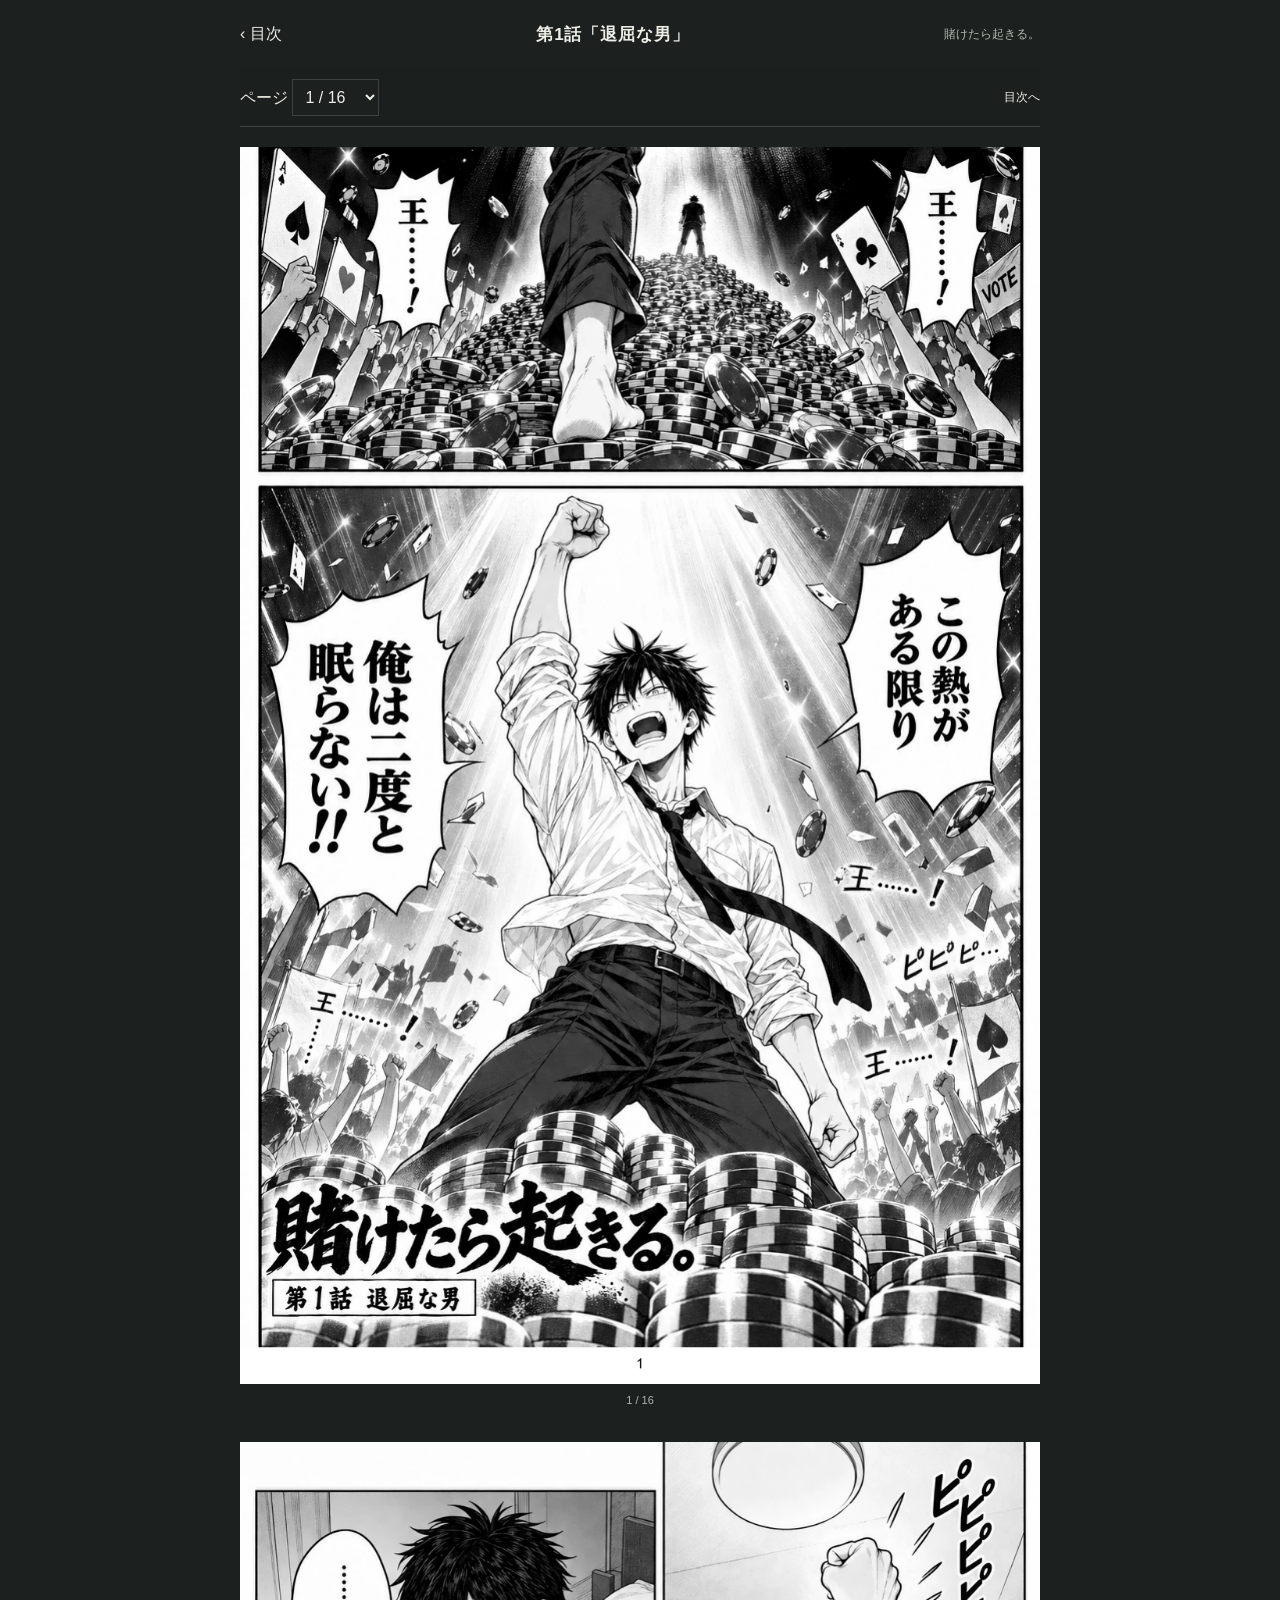
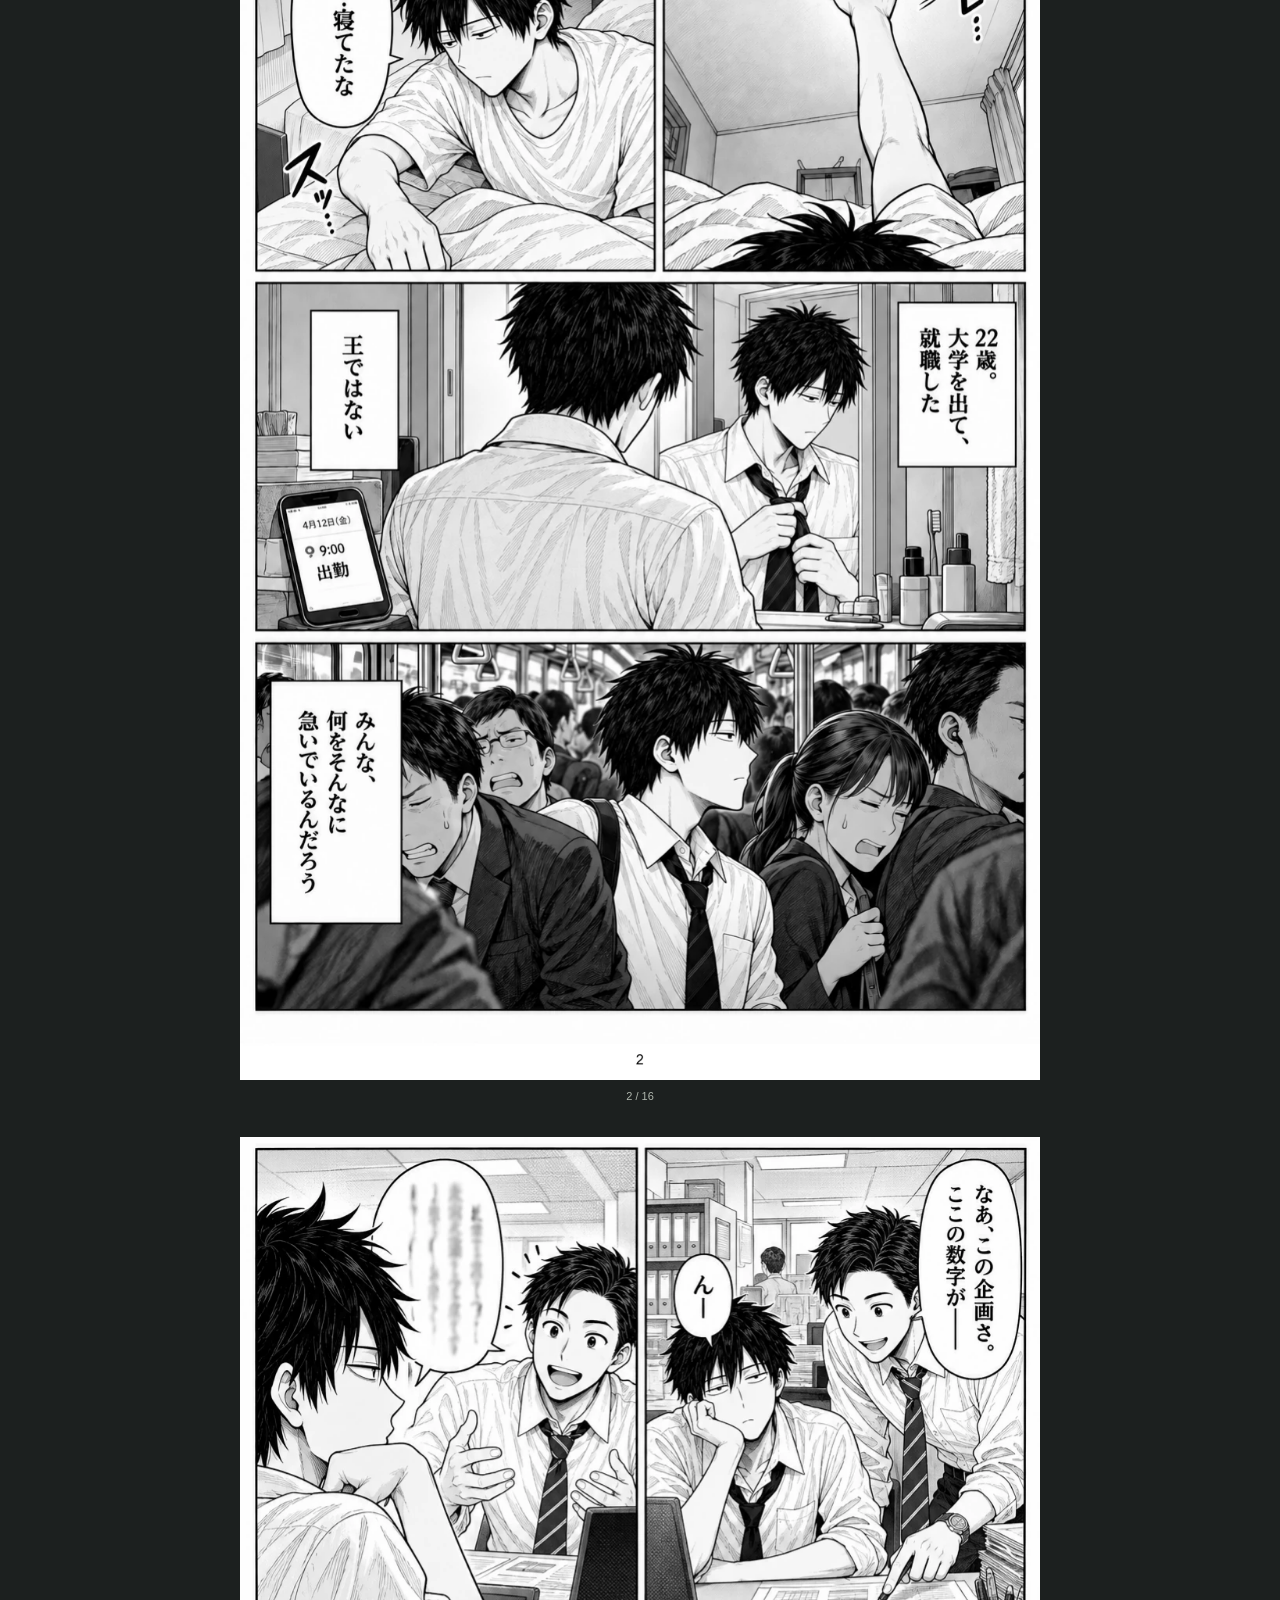
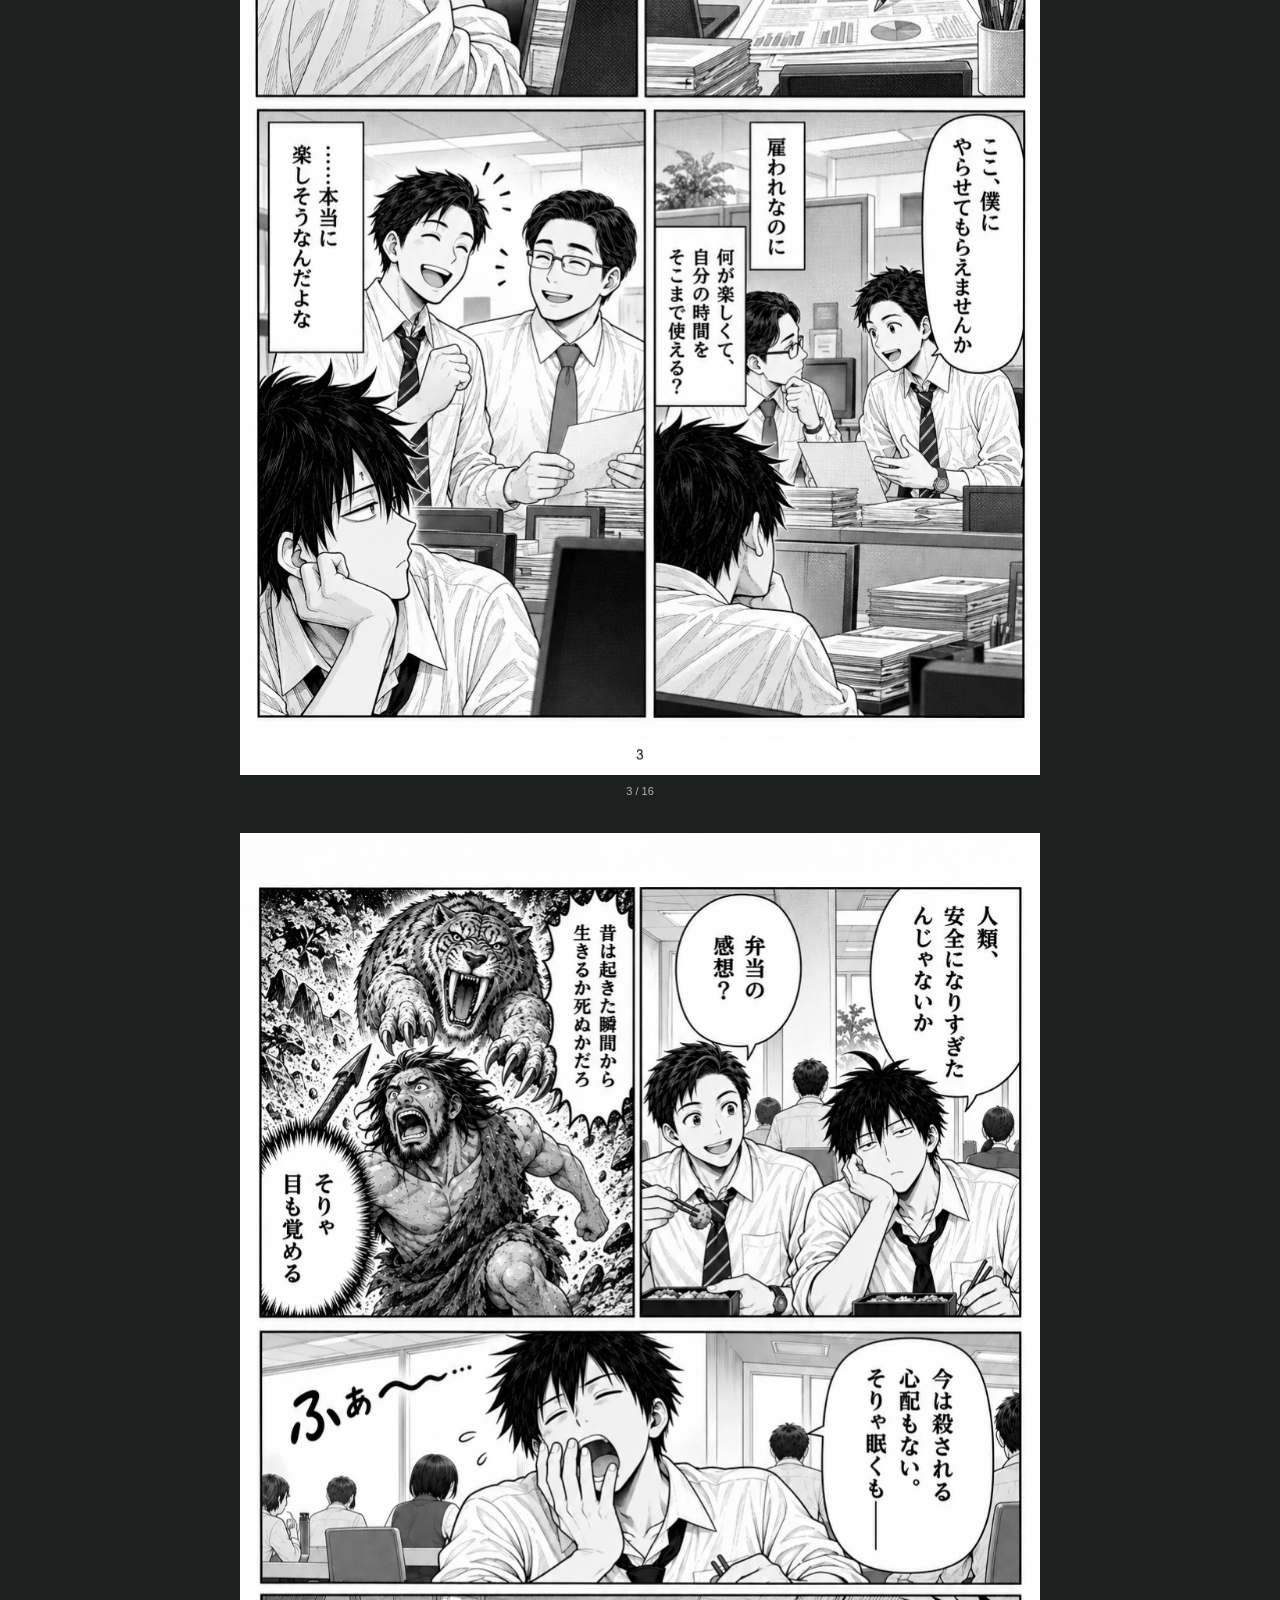
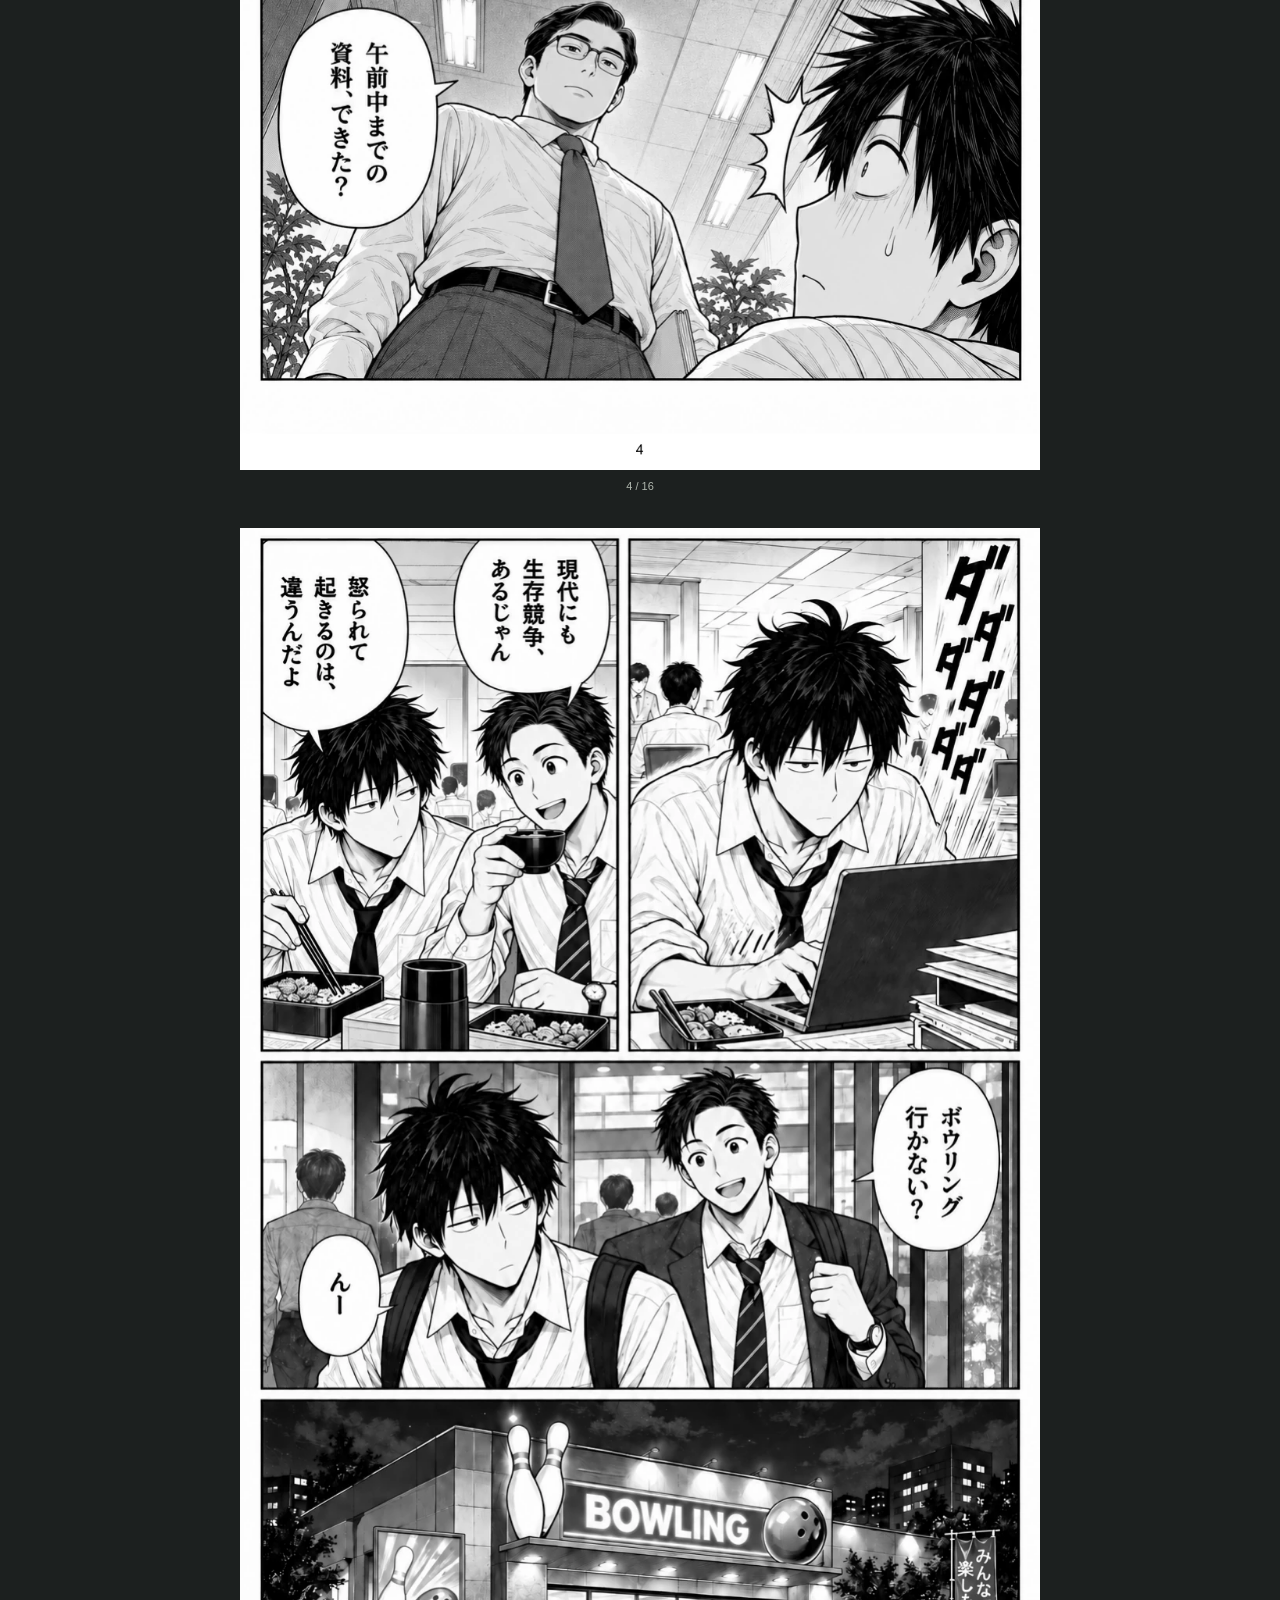
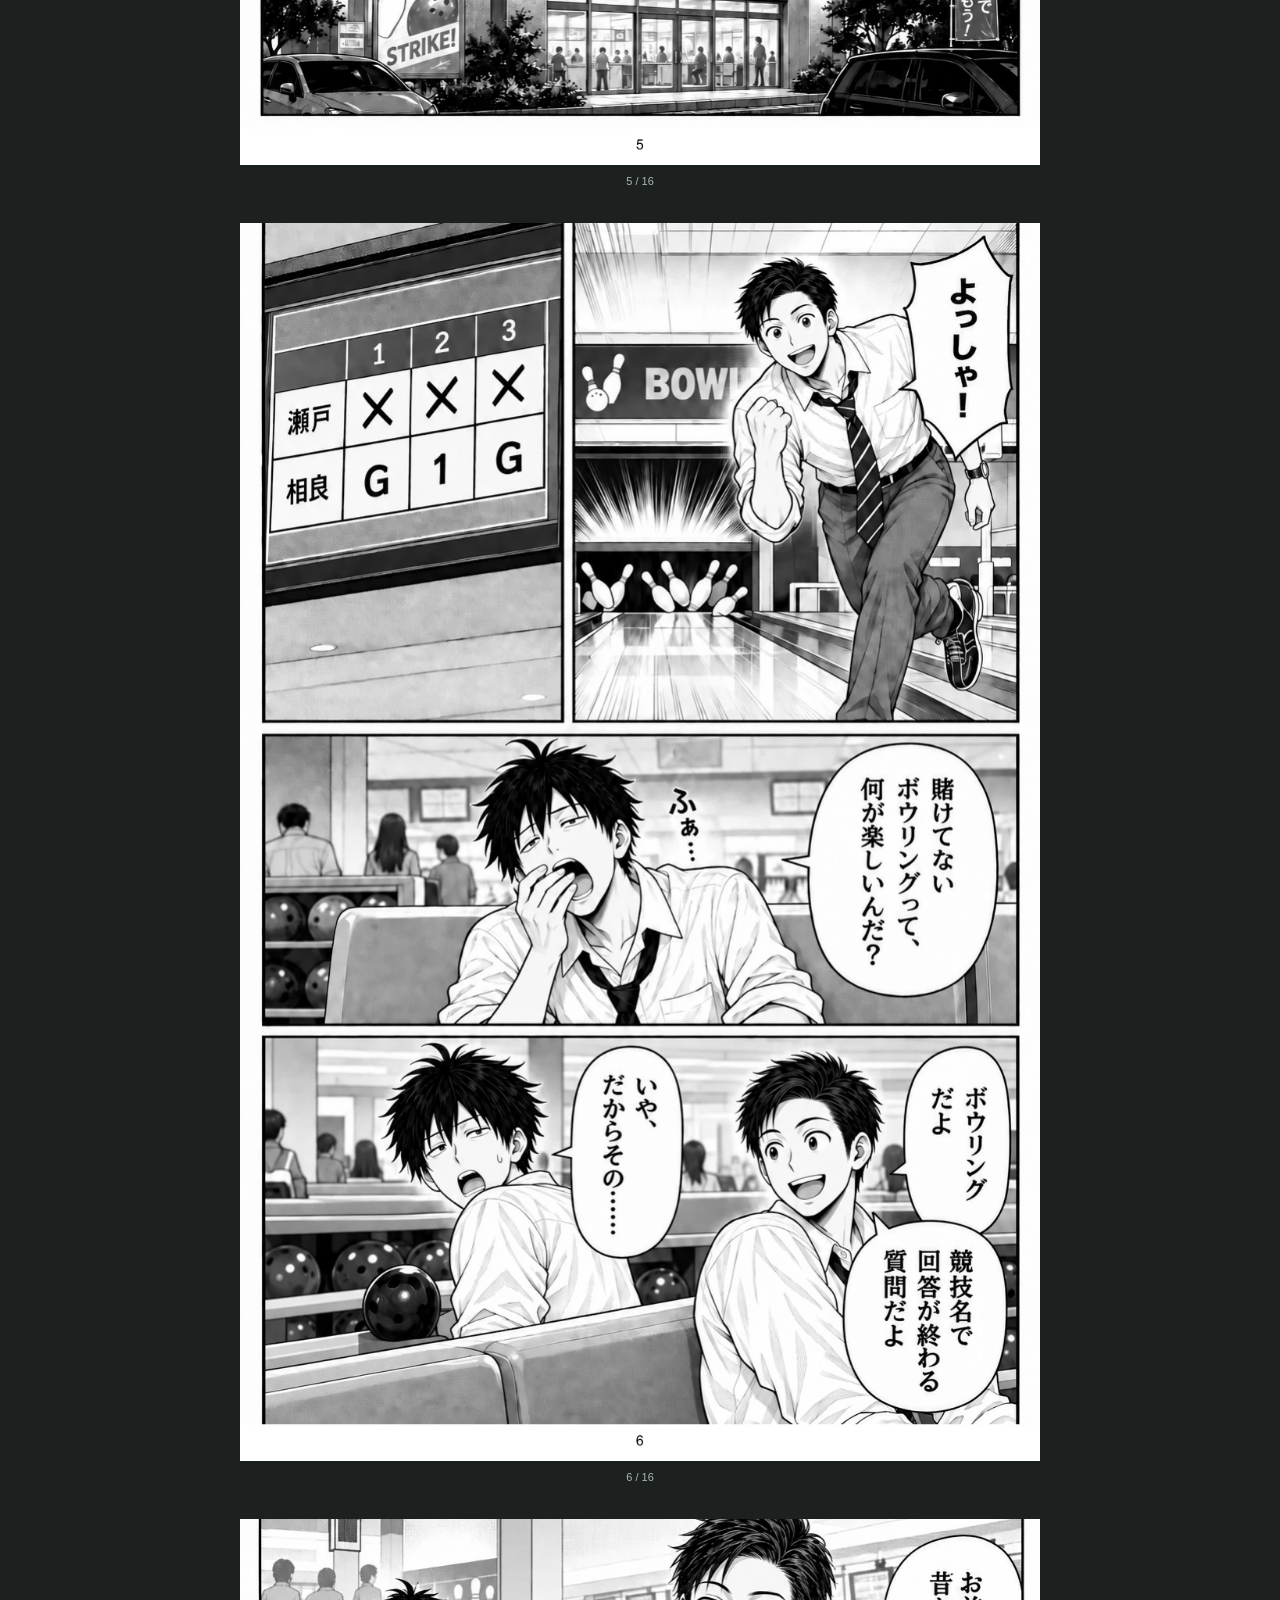
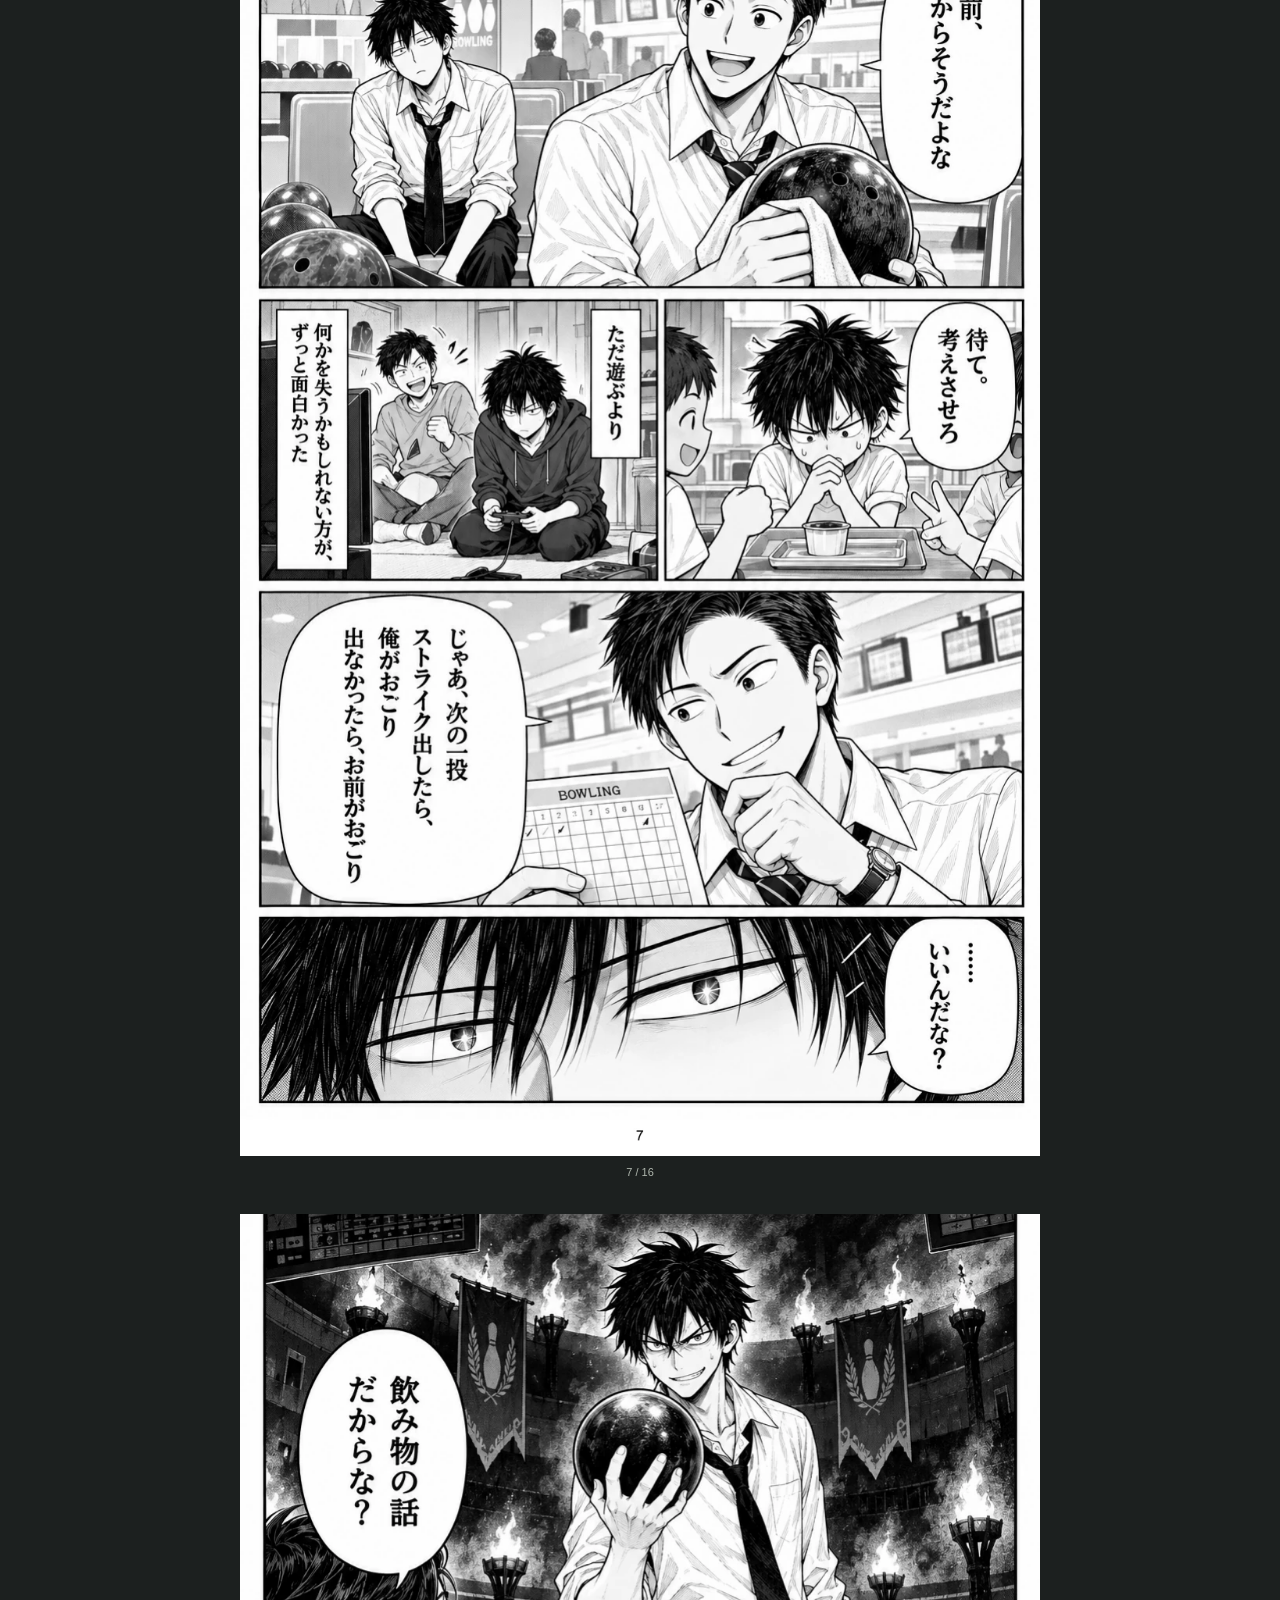
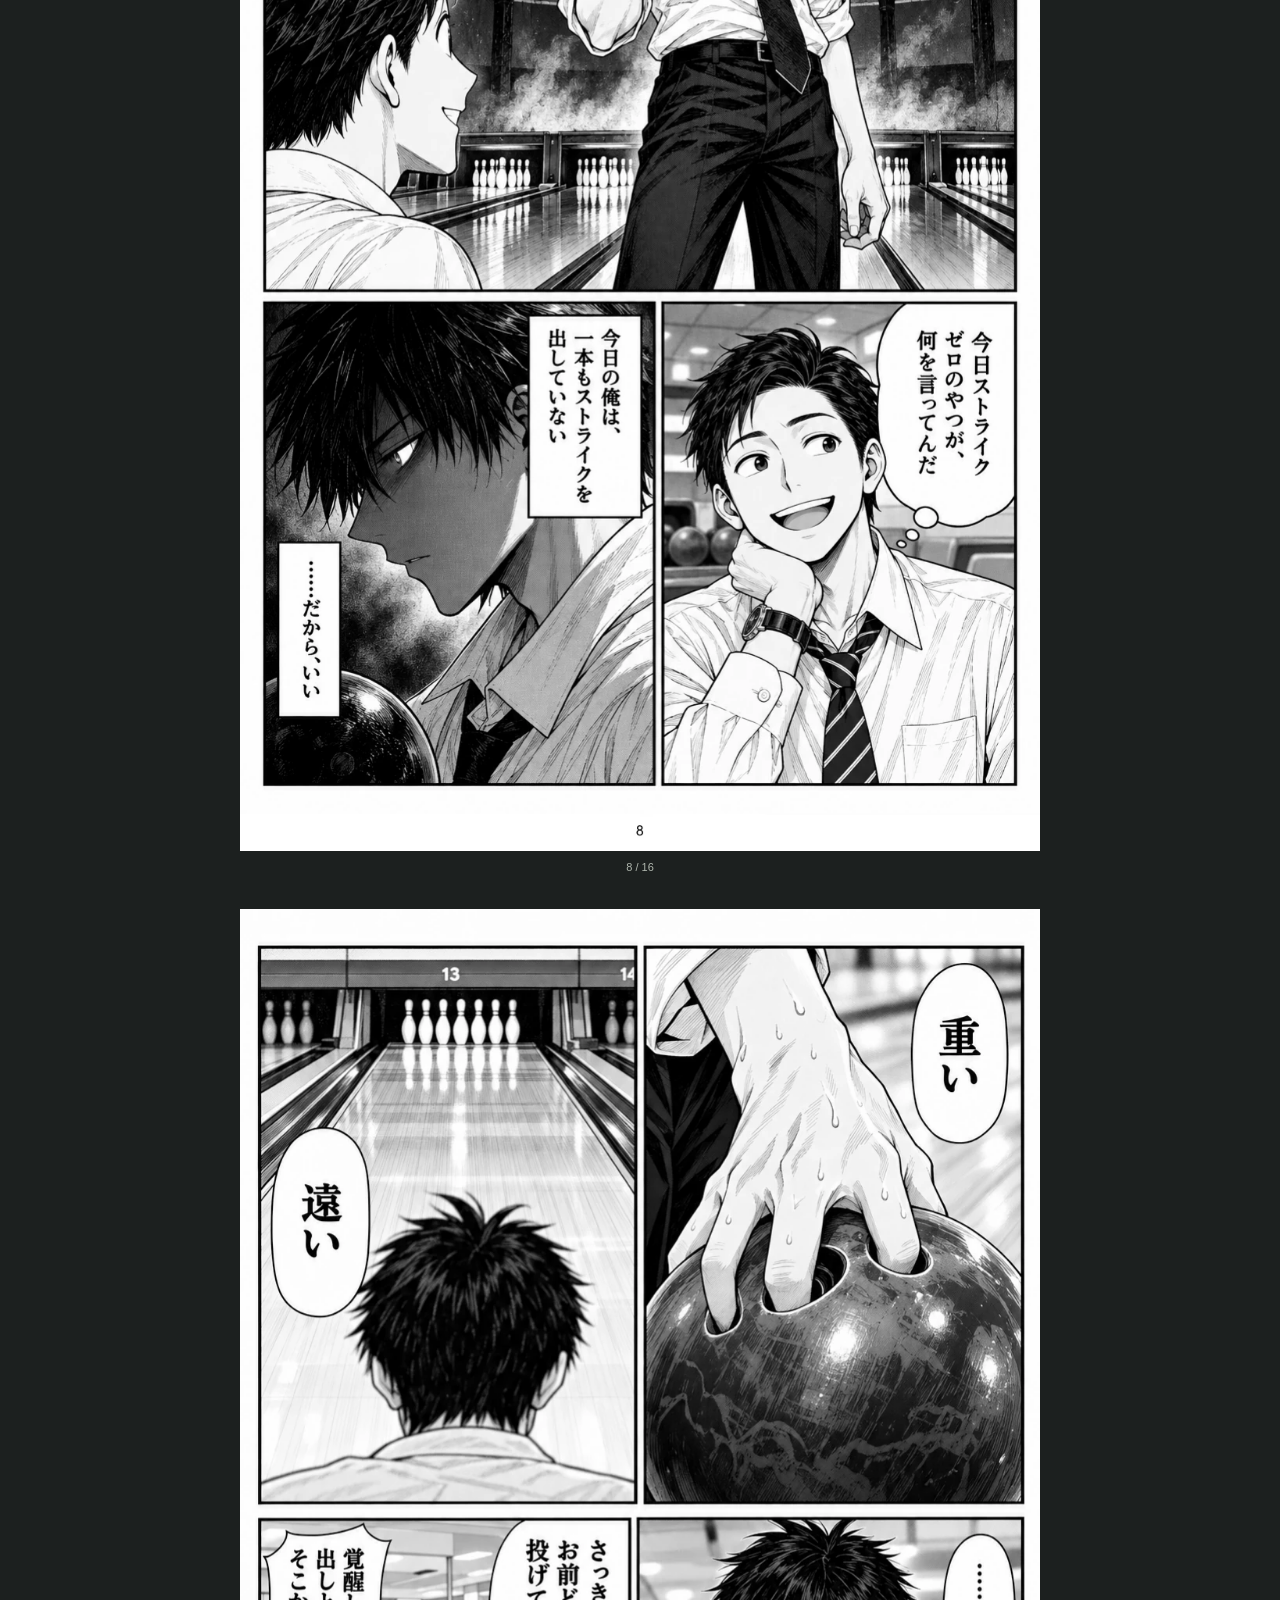
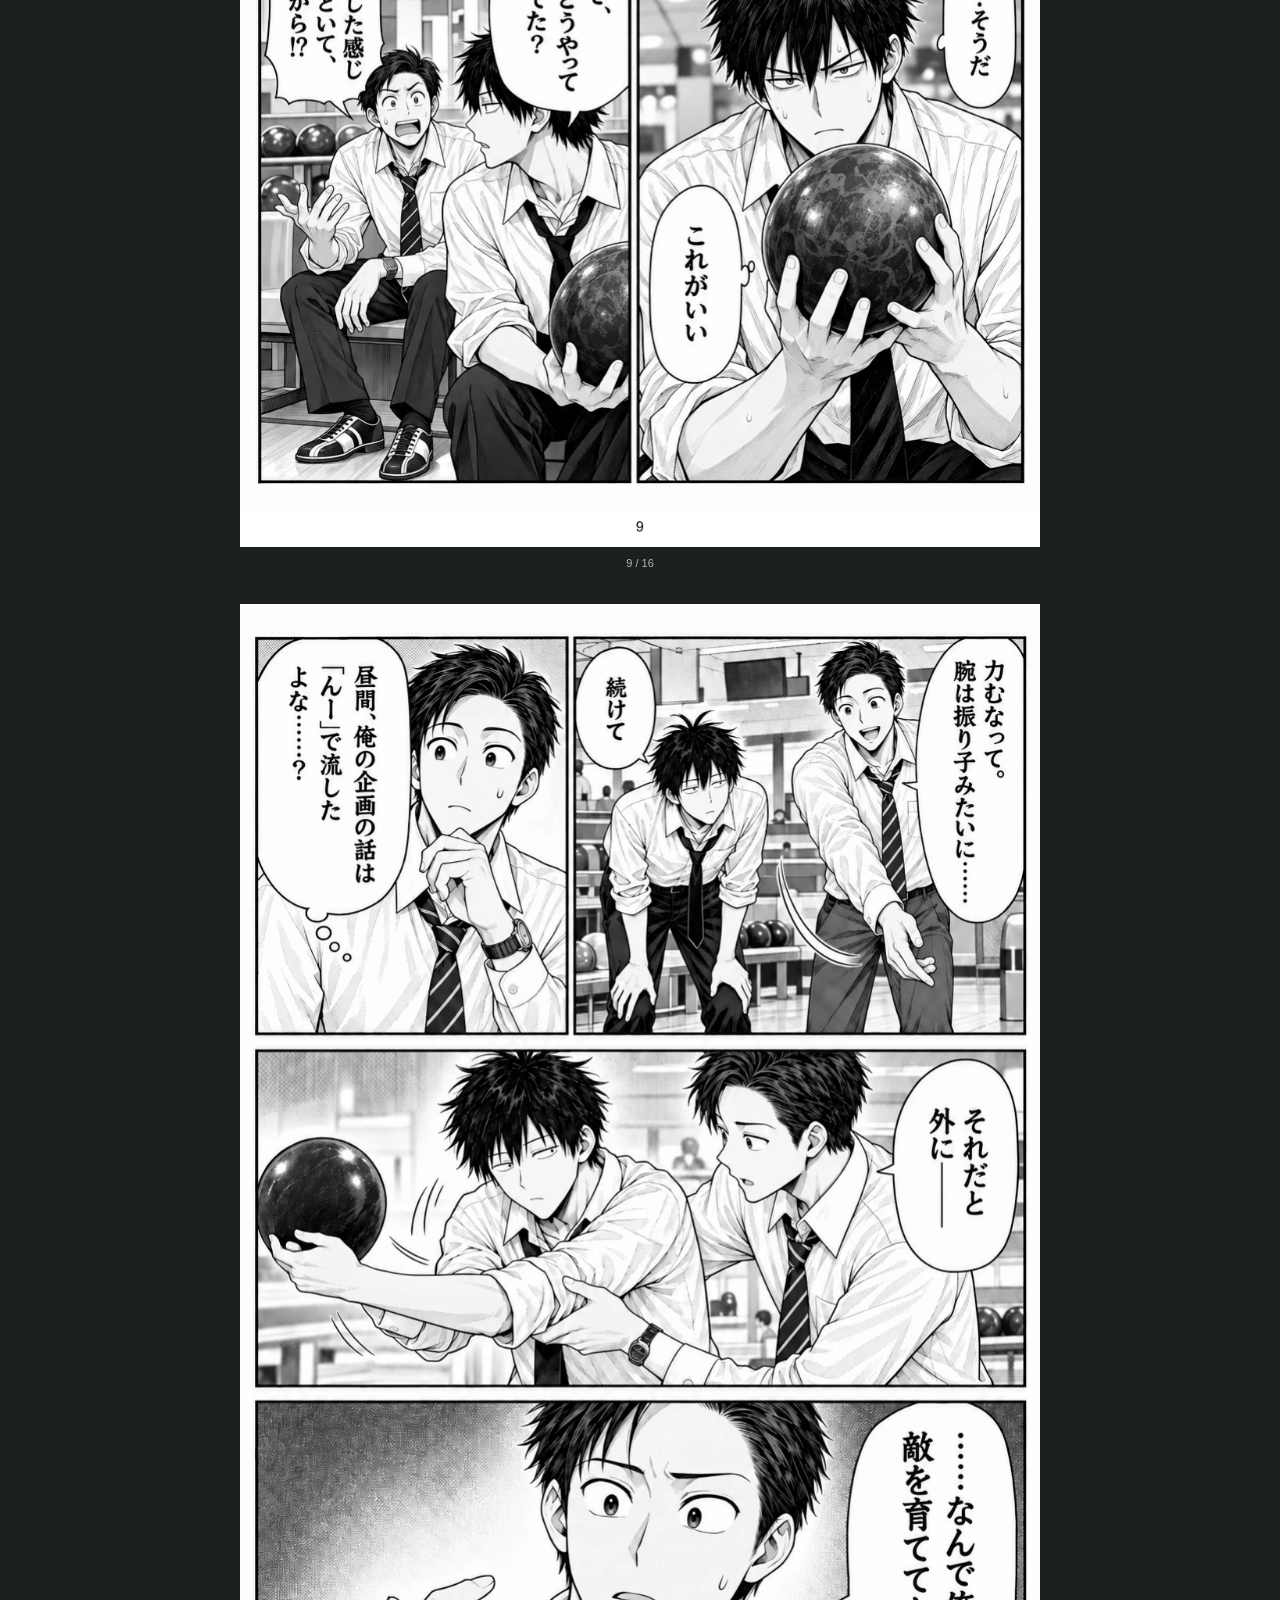
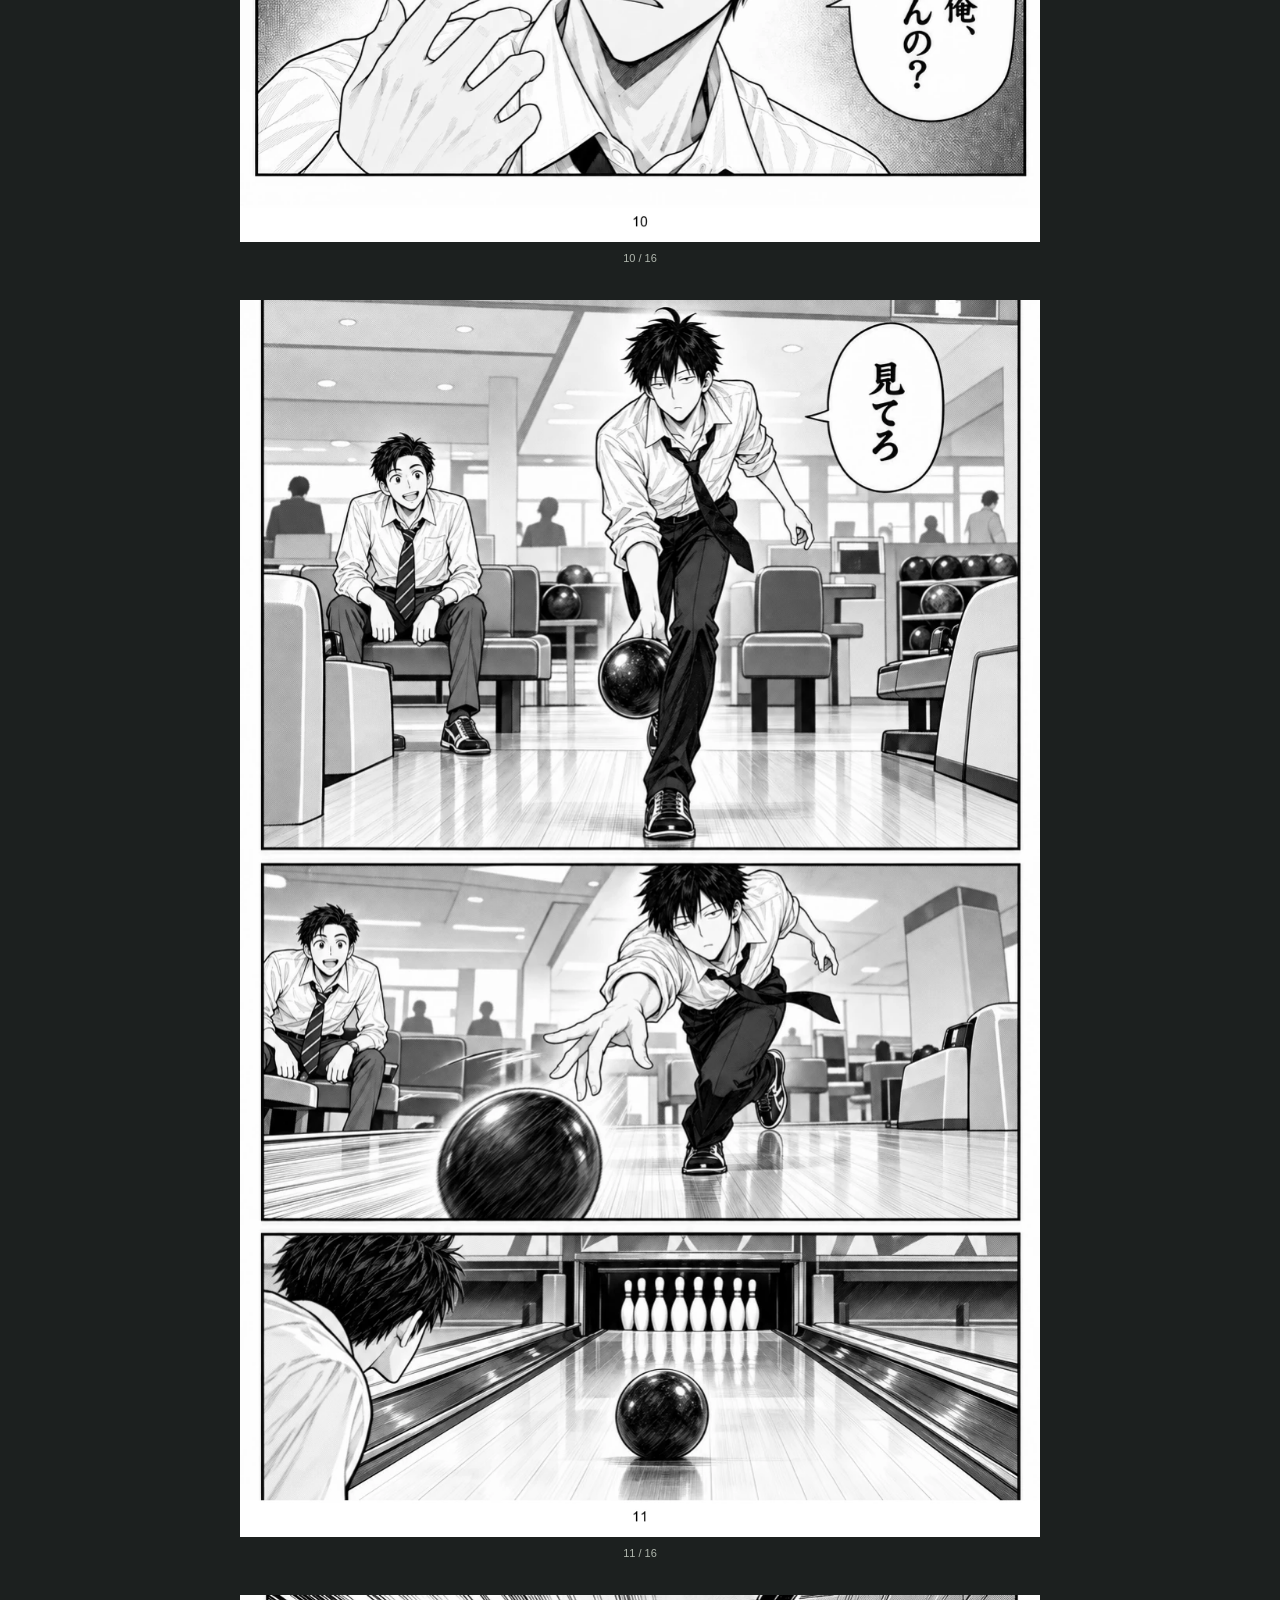
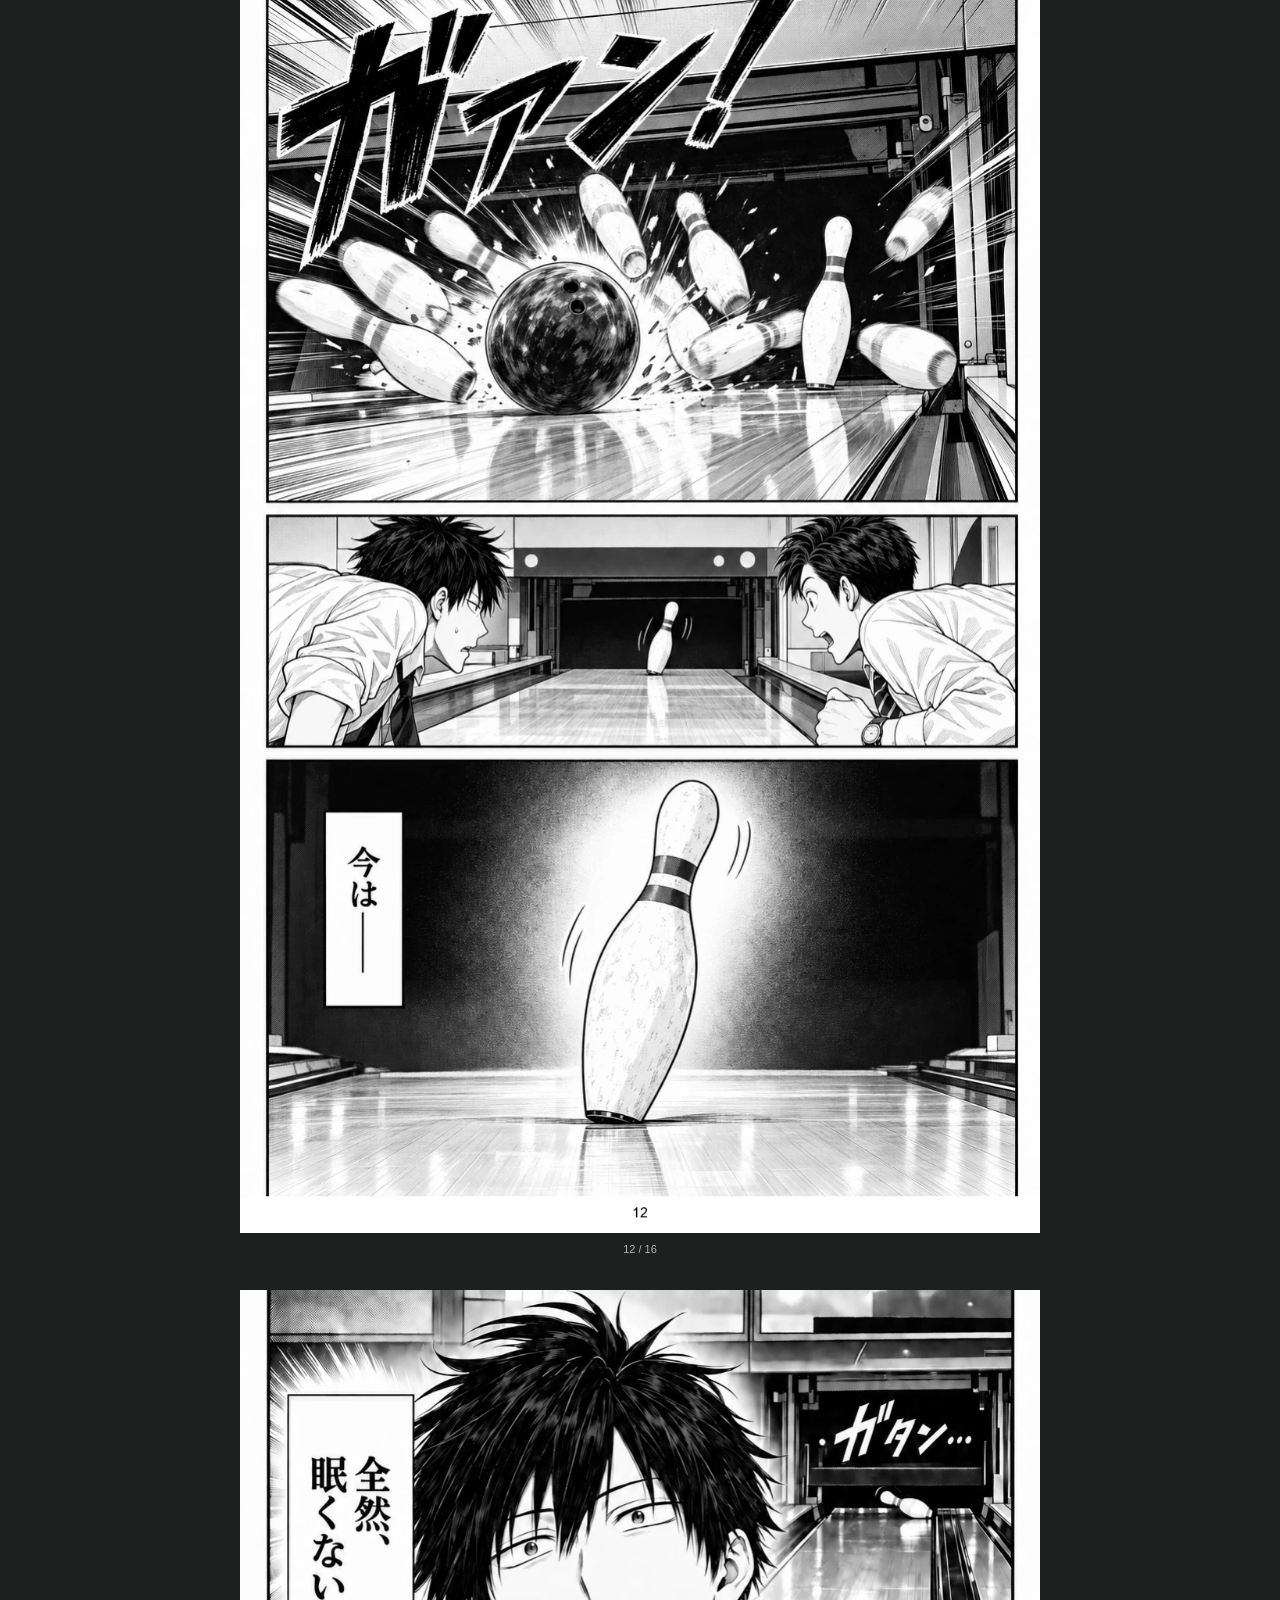
==== episodes/01/index.html @ 9685b633 "Match manga index and vertical reader UI to Taikutsu no Odds" ====
<!doctype html>
<html lang="ja"><head><meta charset="utf-8"><meta name="viewport" content="width=device-width,initial-scale=1"><meta name="theme-color" content="#1c201f"><title>第1話「退屈な男」｜賭けたら起きる。</title><link rel="stylesheet" href="../../styles.css?v=ba436b7c9296"></head>
<body class="reader"><a class="skip" href="#p1">本文へ</a><header class="reader-head wrap"><a href="../../index.html">‹ 目次</a><h1>第1話「退屈な男」</h1><span class="muted">賭けたら起きる。</span></header>
<nav class="wrap readerbar" aria-label="話とページ"><label>ページ <select id="jump" aria-label="表示ページ"><option value="1">1 / 16</option><option value="2">2 / 16</option><option value="3">3 / 16</option><option value="4">4 / 16</option><option value="5">5 / 16</option><option value="6">6 / 16</option><option value="7">7 / 16</option><option value="8">8 / 16</option><option value="9">9 / 16</option><option value="10">10 / 16</option><option value="11">11 / 16</option><option value="12">12 / 16</option><option value="13">13 / 16</option><option value="14">14 / 16</option><option value="15">15 / 16</option><option value="16">16 / 16</option></select></label><div class="links"><a href="../../index.html">目次へ</a></div></nav>
<main class="pages"><figure id="p1"><img src="../../images/page-001.webp?v=d7819436bf69" width="1024" height="1584" alt="賭けたら起きる。 第1話 1ページ" fetchpriority="high" decoding="async"><figcaption>1 / 16</figcaption></figure>
<figure id="p2"><img src="../../images/page-002.webp?v=290551d43671" width="1024" height="1584" alt="賭けたら起きる。 第1話 2ページ" loading="lazy" decoding="async"><figcaption>2 / 16</figcaption></figure>
<figure id="p3"><img src="../../images/page-003.webp?v=e99a34332dd9" width="1024" height="1584" alt="賭けたら起きる。 第1話 3ページ" loading="lazy" decoding="async"><figcaption>3 / 16</figcaption></figure>
<figure id="p4"><img src="../../images/page-004.webp?v=7e950f9d0ce2" width="1024" height="1584" alt="賭けたら起きる。 第1話 4ページ" loading="lazy" decoding="async"><figcaption>4 / 16</figcaption></figure>
<figure id="p5"><img src="../../images/page-005.webp?v=65666c9d979c" width="1024" height="1584" alt="賭けたら起きる。 第1話 5ページ" loading="lazy" decoding="async"><figcaption>5 / 16</figcaption></figure>
<figure id="p6"><img src="../../images/page-006.webp?v=92e03568dca6" width="1024" height="1584" alt="賭けたら起きる。 第1話 6ページ" loading="lazy" decoding="async"><figcaption>6 / 16</figcaption></figure>
<figure id="p7"><img src="../../images/page-007.webp?v=d19239076fa8" width="1024" height="1584" alt="賭けたら起きる。 第1話 7ページ" loading="lazy" decoding="async"><figcaption>7 / 16</figcaption></figure>
<figure id="p8"><img src="../../images/page-008.webp?v=87aff2c68ca7" width="1024" height="1584" alt="賭けたら起きる。 第1話 8ページ" loading="lazy" decoding="async"><figcaption>8 / 16</figcaption></figure>
<figure id="p9"><img src="../../images/page-009.webp?v=512113c44058" width="1024" height="1584" alt="賭けたら起きる。 第1話 9ページ" loading="lazy" decoding="async"><figcaption>9 / 16</figcaption></figure>
<figure id="p10"><img src="../../images/page-010.webp?v=9baa6986352d" width="1024" height="1584" alt="賭けたら起きる。 第1話 10ページ" loading="lazy" decoding="async"><figcaption>10 / 16</figcaption></figure>
<figure id="p11"><img src="../../images/page-011.webp?v=b16c687676e4" width="1024" height="1584" alt="賭けたら起きる。 第1話 11ページ" loading="lazy" decoding="async"><figcaption>11 / 16</figcaption></figure>
<figure id="p12"><img src="../../images/page-012.webp?v=86419271b778" width="1024" height="1584" alt="賭けたら起きる。 第1話 12ページ" loading="lazy" decoding="async"><figcaption>12 / 16</figcaption></figure>
<figure id="p13"><img src="../../images/page-013.webp?v=1bd189e128fb" width="1024" height="1584" alt="賭けたら起きる。 第1話 13ページ" loading="lazy" decoding="async"><figcaption>13 / 16</figcaption></figure>
<figure id="p14"><img src="../../images/page-014.webp?v=f76d85c94752" width="1024" height="1584" alt="賭けたら起きる。 第1話 14ページ" loading="lazy" decoding="async"><figcaption>14 / 16</figcaption></figure>
<figure id="p15"><img src="../../images/page-015.webp?v=2f97288bcf69" width="1024" height="1584" alt="賭けたら起きる。 第1話 15ページ" loading="lazy" decoding="async"><figcaption>15 / 16</figcaption></figure>
<figure id="p16"><img src="../../images/page-016.webp?v=84b68796f00e" width="1024" height="1584" alt="賭けたら起きる。 第1話 16ページ、1話完" loading="lazy" decoding="async"><figcaption>16 / 16</figcaption></figure></main>
<section class="reader-end"><p>第1話 了</p><a class="btn" href="../../index.html">目次へ戻る</a><a class="btn" href="#p1">この話の最初へ</a></section>
<footer class="wrap">創作漫画です。人物・出来事は架空です。AIを用いて制作しています。</footer><script src="../../reader.js?v=09e105eb55db"></script></body></html>
---- styles.css ----
:root{color-scheme:dark;--bg:#1c201f;--ink:#eeeee7;--muted:#b0b7ae;--line:#3c453d;--accent:#cbdc9b}
*{box-sizing:border-box}body{margin:0;background:var(--bg);color:var(--ink);font-family:"Noto Sans JP","Hiragino Kaku Gothic ProN","Yu Gothic",Meiryo,sans-serif;line-height:1.8}a{color:inherit;text-decoration:none}button,select{font:inherit}a:focus-visible,button:focus-visible,select:focus-visible{outline:2px solid var(--accent);outline-offset:4px}a:hover{color:var(--accent)}.wrap{width:min(800px,calc(100% - 40px));margin:auto}
.head{display:flex;justify-content:space-between;align-items:center;padding:28px 0;border-bottom:1px solid var(--line);gap:16px}.brand{font:700 18px Arial,sans-serif;letter-spacing:.035em}.muted,small{color:var(--muted)}small{font-size:12px}.head a:last-child{font-size:12px}h1{font-size:34px;letter-spacing:.05em;line-height:1.4;margin:12px 0}h2{font-size:18px;line-height:1.4}p{font-size:14px}main{padding:32px 0 48px}
.intro{margin-bottom:36px}.intro p{color:var(--muted);margin:12px 0 20px}.actions{display:flex;gap:12px;flex-wrap:wrap}.btn,button{border:1px solid var(--line);background:transparent;color:var(--ink);padding:10px 18px;border-radius:3px;cursor:pointer;font-size:13px;display:inline-block}.btn.primary{background:var(--accent);border-color:var(--accent);color:var(--bg)}button:hover,.btn:hover{border-color:var(--accent)}.heading{border-left:4px solid var(--accent);padding-left:13px;margin:28px 0 10px}
.row{display:grid;grid-template-columns:112px 1fr 18px;gap:22px;align-items:center;padding:17px 0;border-bottom:1px solid var(--line)}.row:hover{background:#252c27}.thumb{width:112px;height:76px;object-fit:cover;object-position:top;border-radius:3px;filter:brightness(.9)}.row h3{font-size:16px;margin:0}.row small{color:var(--accent)}.row p{font-size:12px;color:var(--muted);margin:4px 0 0}.arrow{color:var(--muted)}footer{border-top:1px solid var(--line);padding:24px 0 32px;font-size:11px;color:var(--muted)}
.reader-head{display:flex;align-items:center;justify-content:space-between;gap:16px;padding:20px 0}.reader-head h1{font-size:17px;margin:0}.reader-head>span{font-size:12px}.readerbar{position:sticky;top:0;background:#1c201ff5;border-bottom:1px solid var(--line);z-index:5;display:flex;align-items:center;justify-content:space-between;padding:10px 0;gap:10px}.readerbar a,.readerbar span{font-size:12px}.readerbar select{background:var(--bg);color:var(--ink);border:1px solid var(--line);padding:8px}.readerbar .links{display:flex;gap:18px}.pages{max-width:800px;margin:auto;padding:20px 0}.pages figure{margin:0 0 24px;scroll-margin-top:80px}.pages img{display:block;width:100%;height:auto}.pages figcaption{text-align:center;color:var(--muted);font-size:11px;padding:7px}.reader-end{text-align:center;padding:14px 0 40px}.reader-end .btn{margin:6px}.skip{position:absolute;left:12px;top:-80px}.skip:focus{top:8px;z-index:20;background:var(--bg);padding:10px}[hidden]{display:none!important}
@media(max-width:700px){.row{grid-template-columns:84px 1fr 14px;gap:14px}.thumb{width:84px;height:64px}.row h3{font-size:15px}.row p{display:none}h1{font-size:28px}.head{padding:24px 0}.reader .pages{padding-top:10px}.reader-head h1{font-size:15px}.readerbar{flex-wrap:wrap}}
@media(max-width:380px){.reader-head{gap:8px;flex-wrap:wrap}.reader-head>span{flex-basis:100%;text-align:right}}
@media print{.reader-head,.readerbar,.reader-end,footer,.skip,figcaption{display:none}.reader{background:#fff}.pages{max-width:none;padding:0}.pages figure{margin:0;break-after:page}.pages figure:last-child{break-after:auto}.pages img{height:100vh;width:100%;object-fit:contain}}
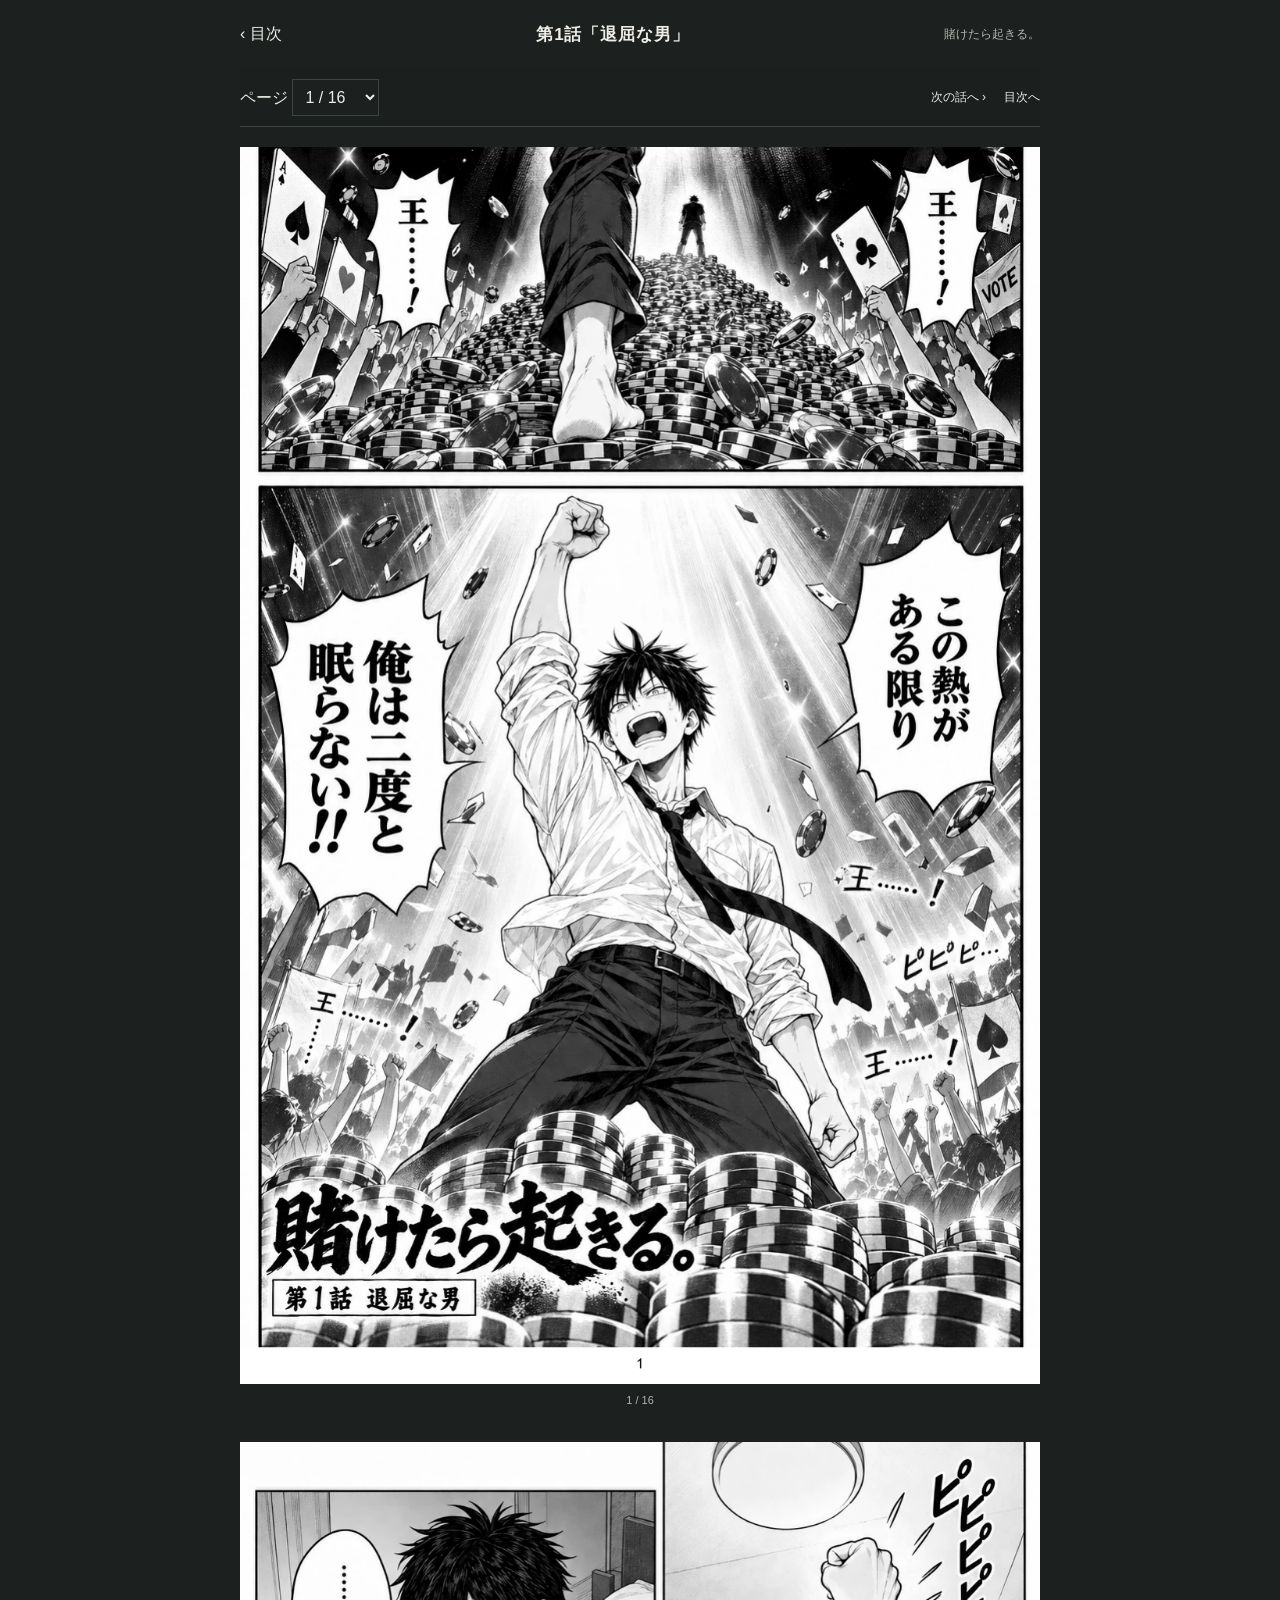
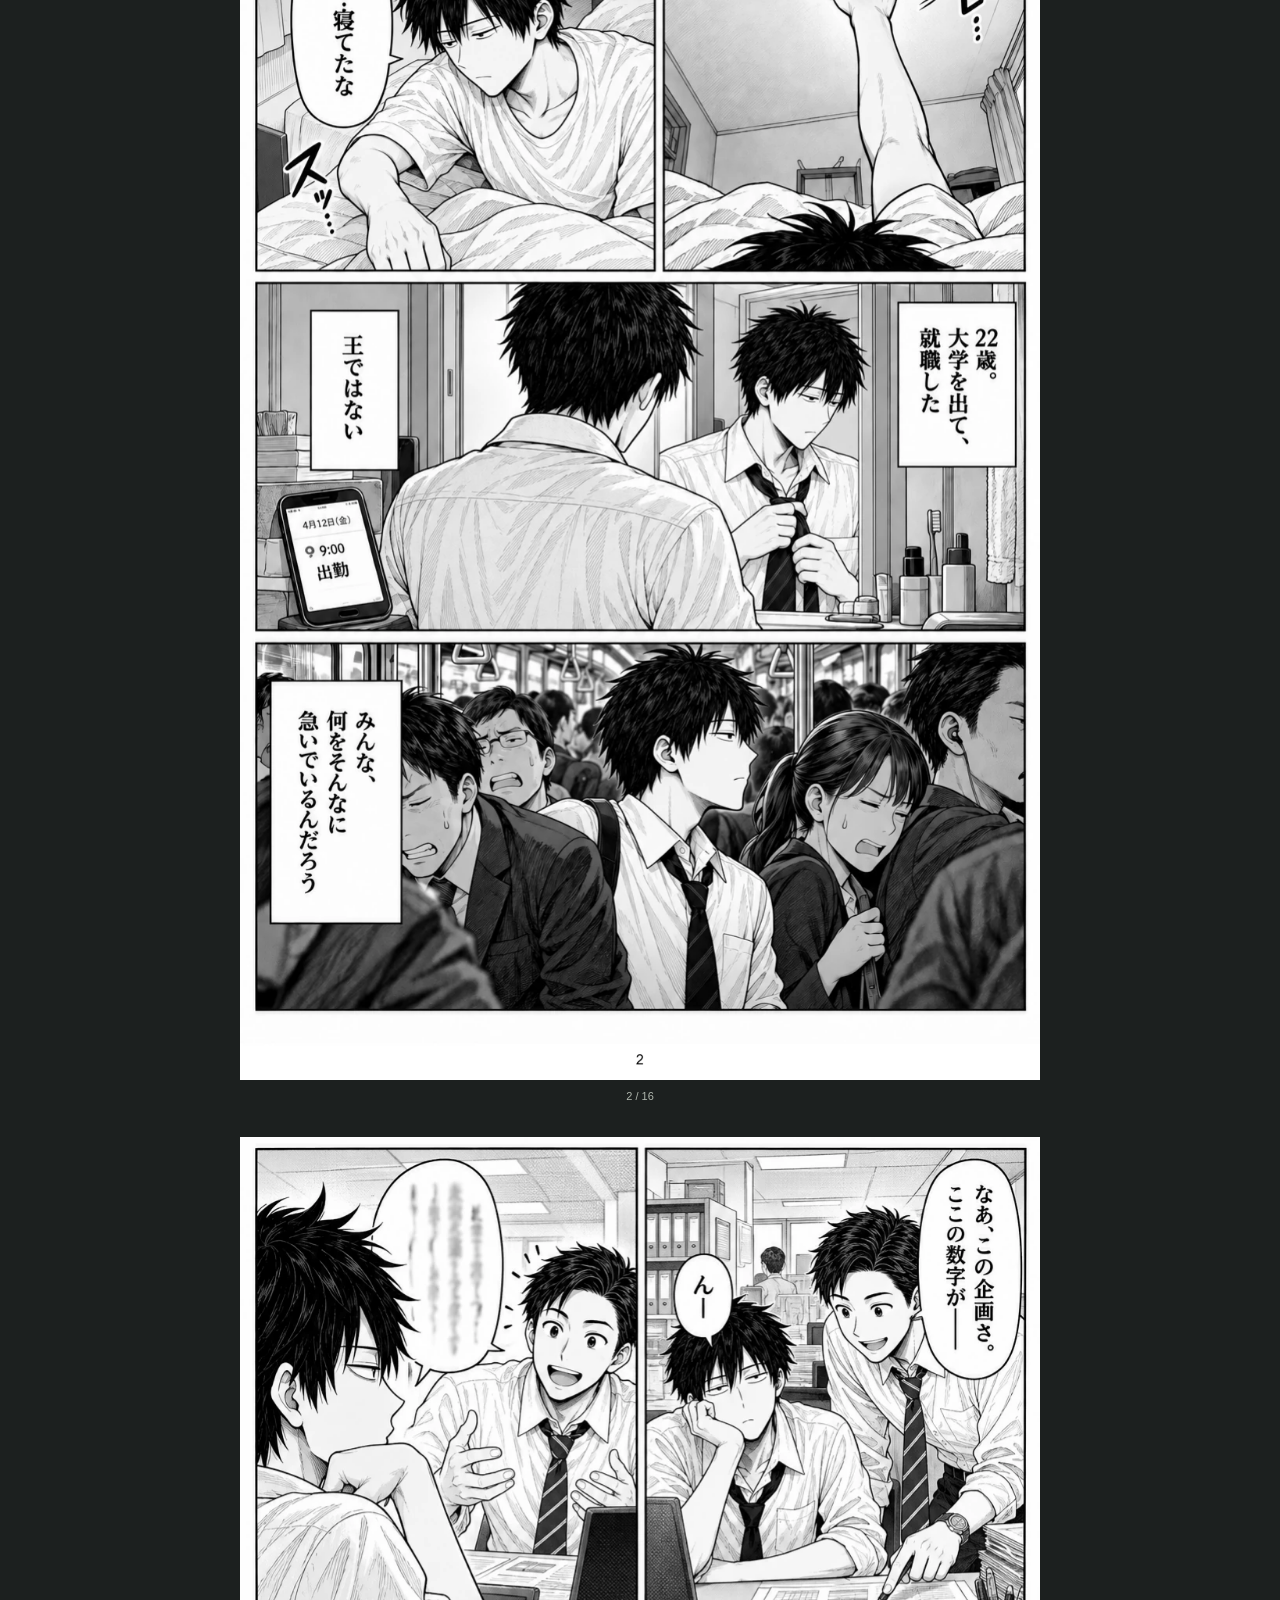
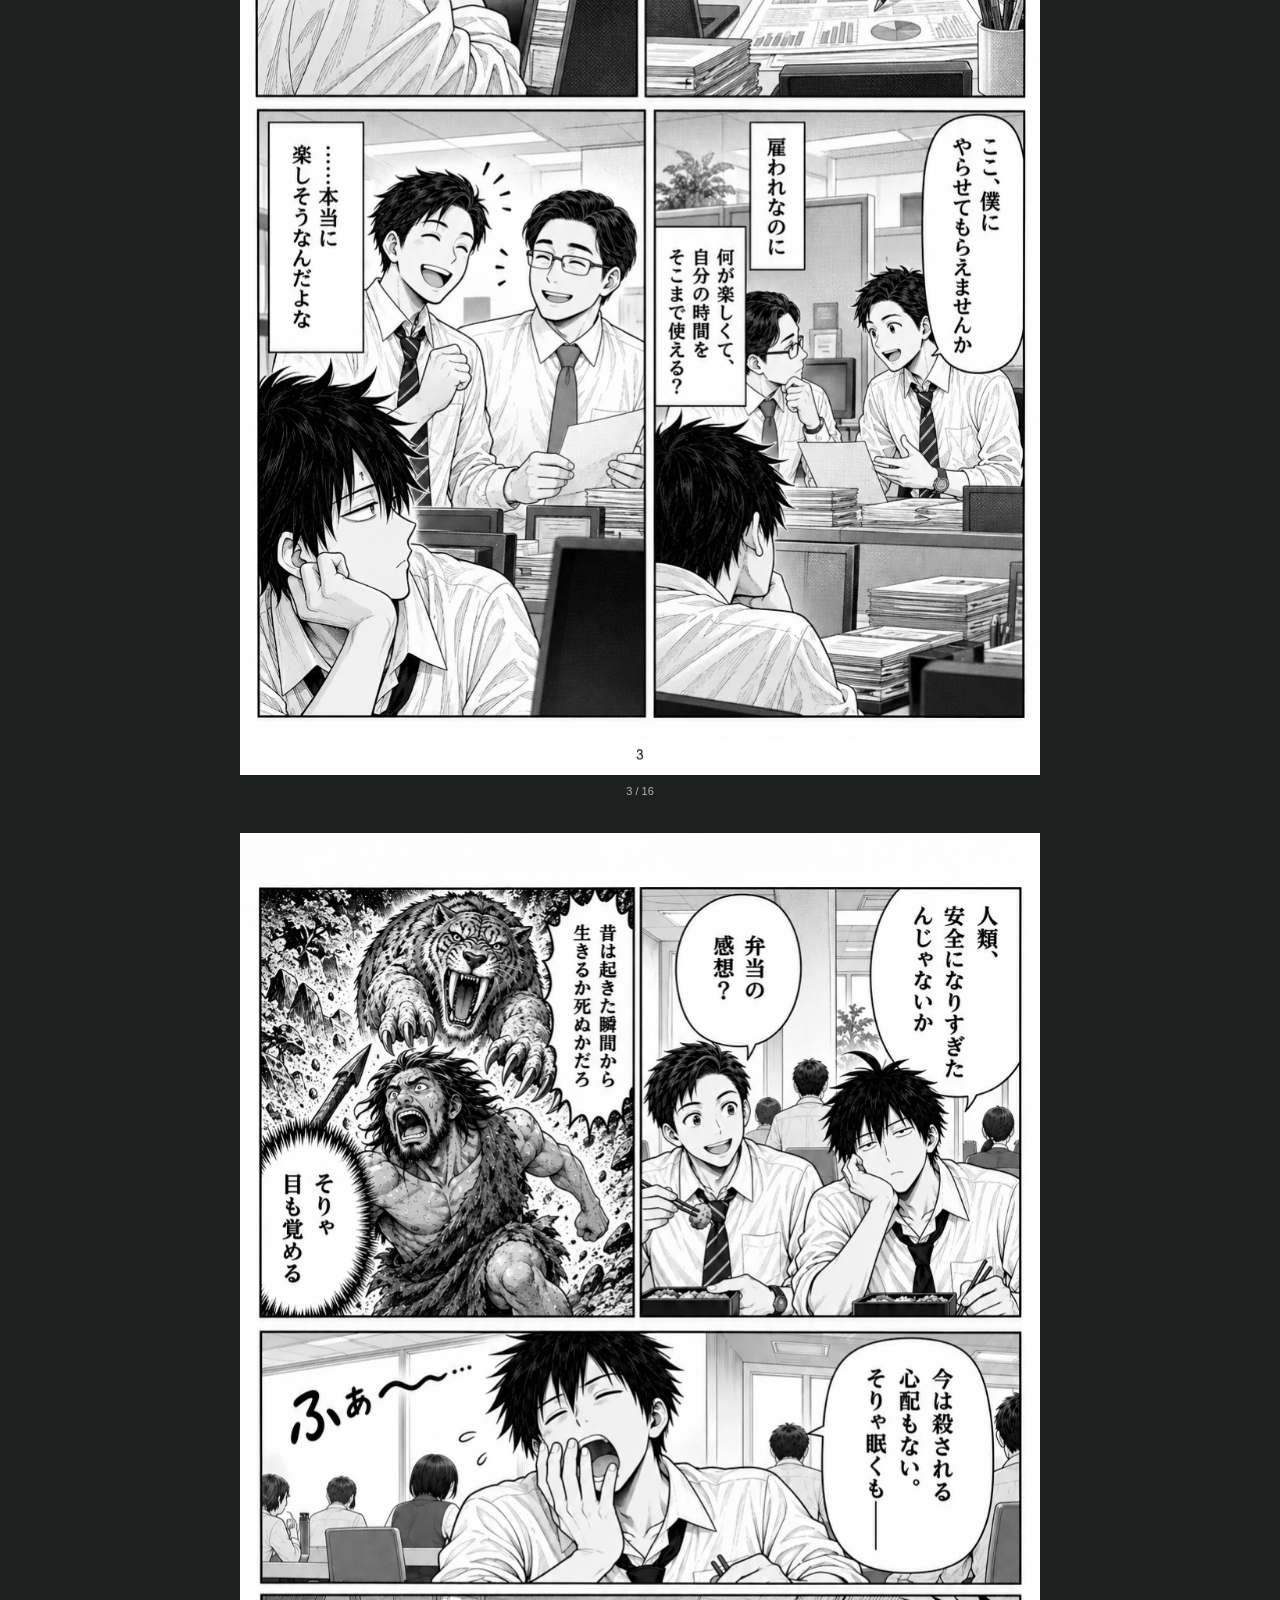
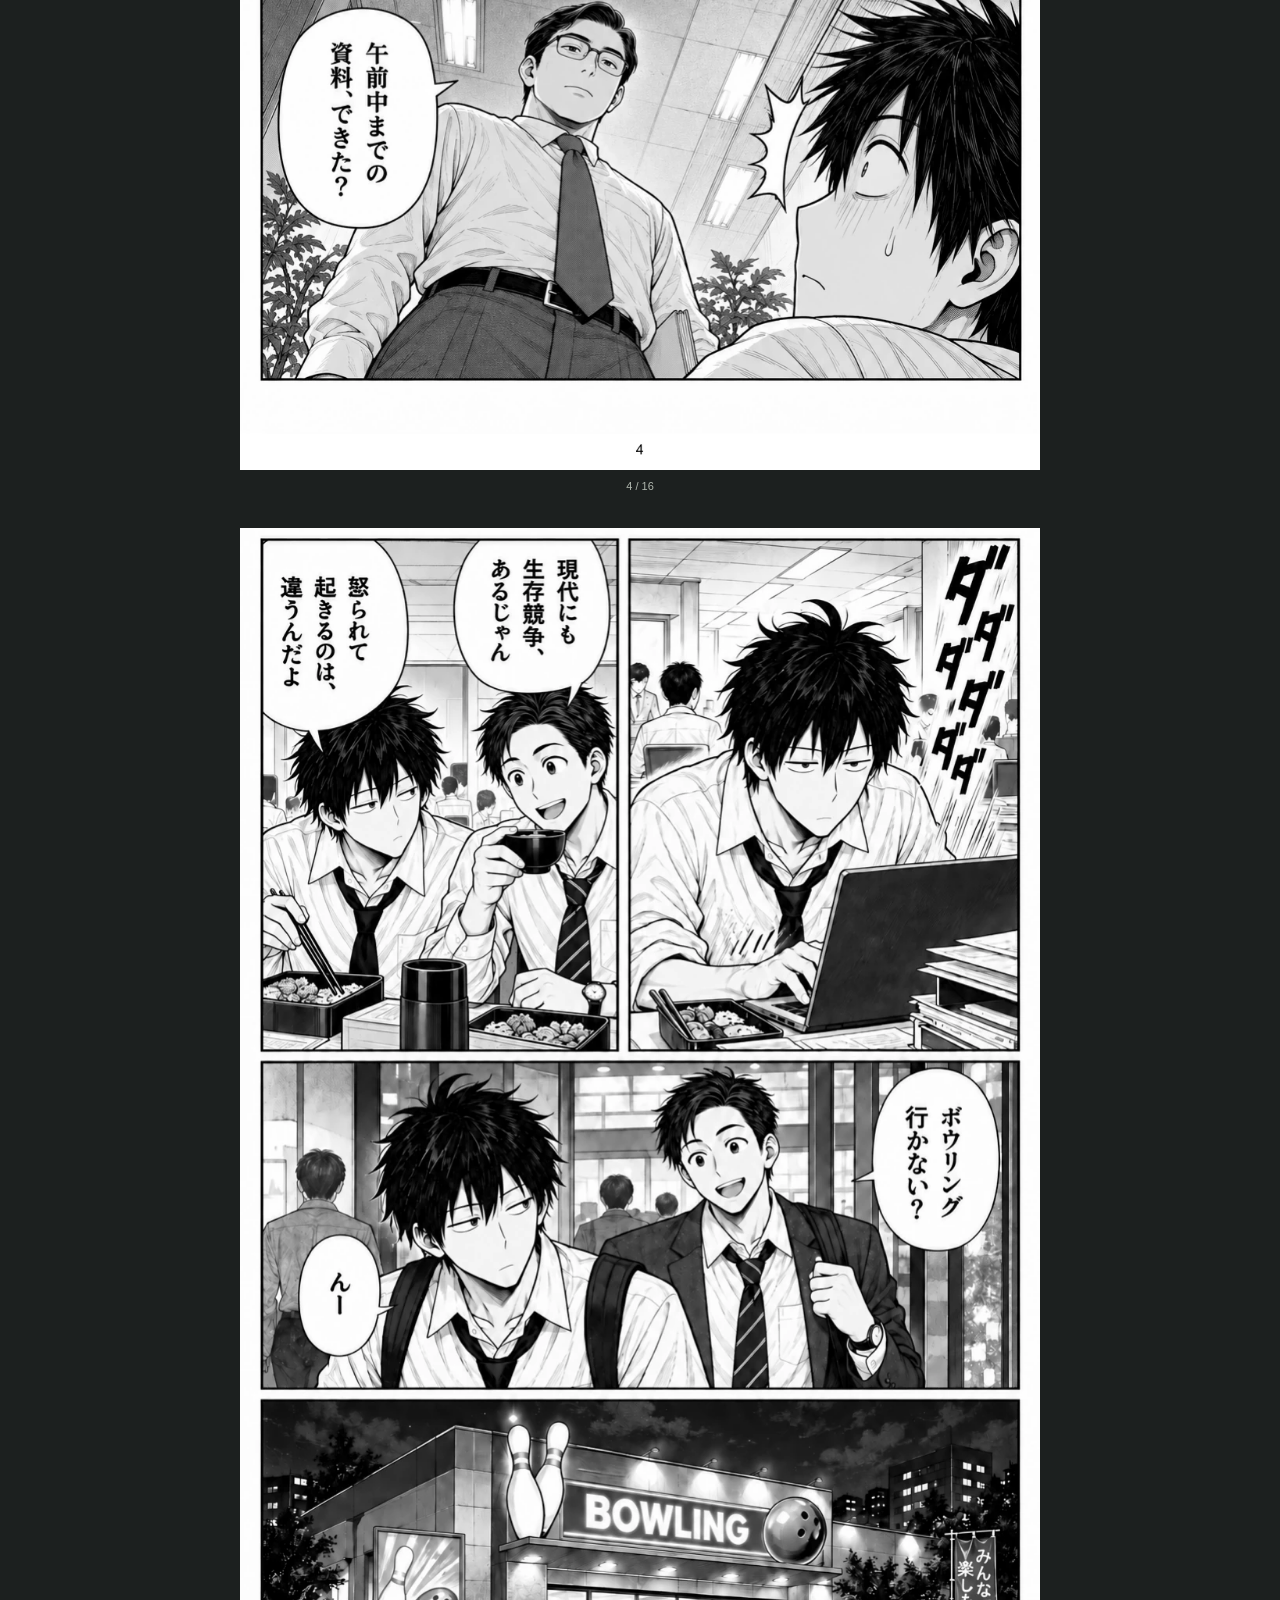
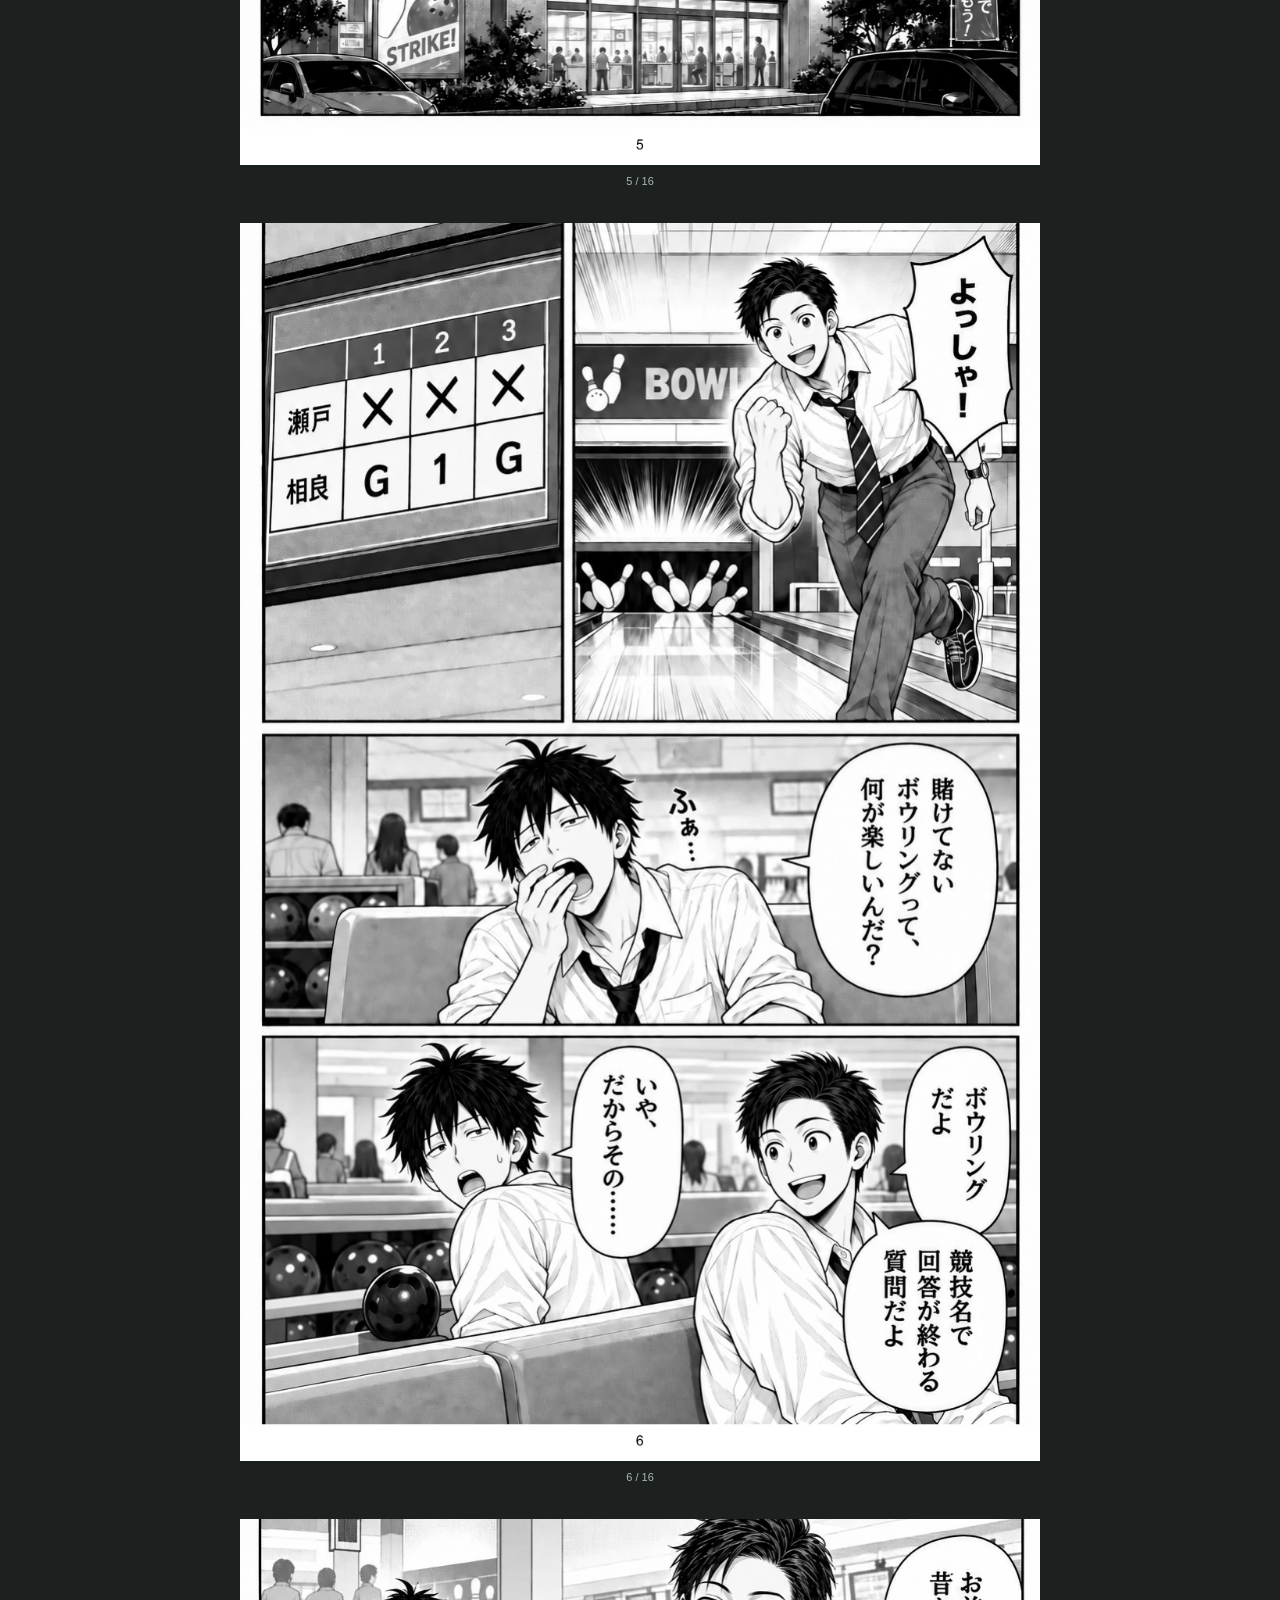
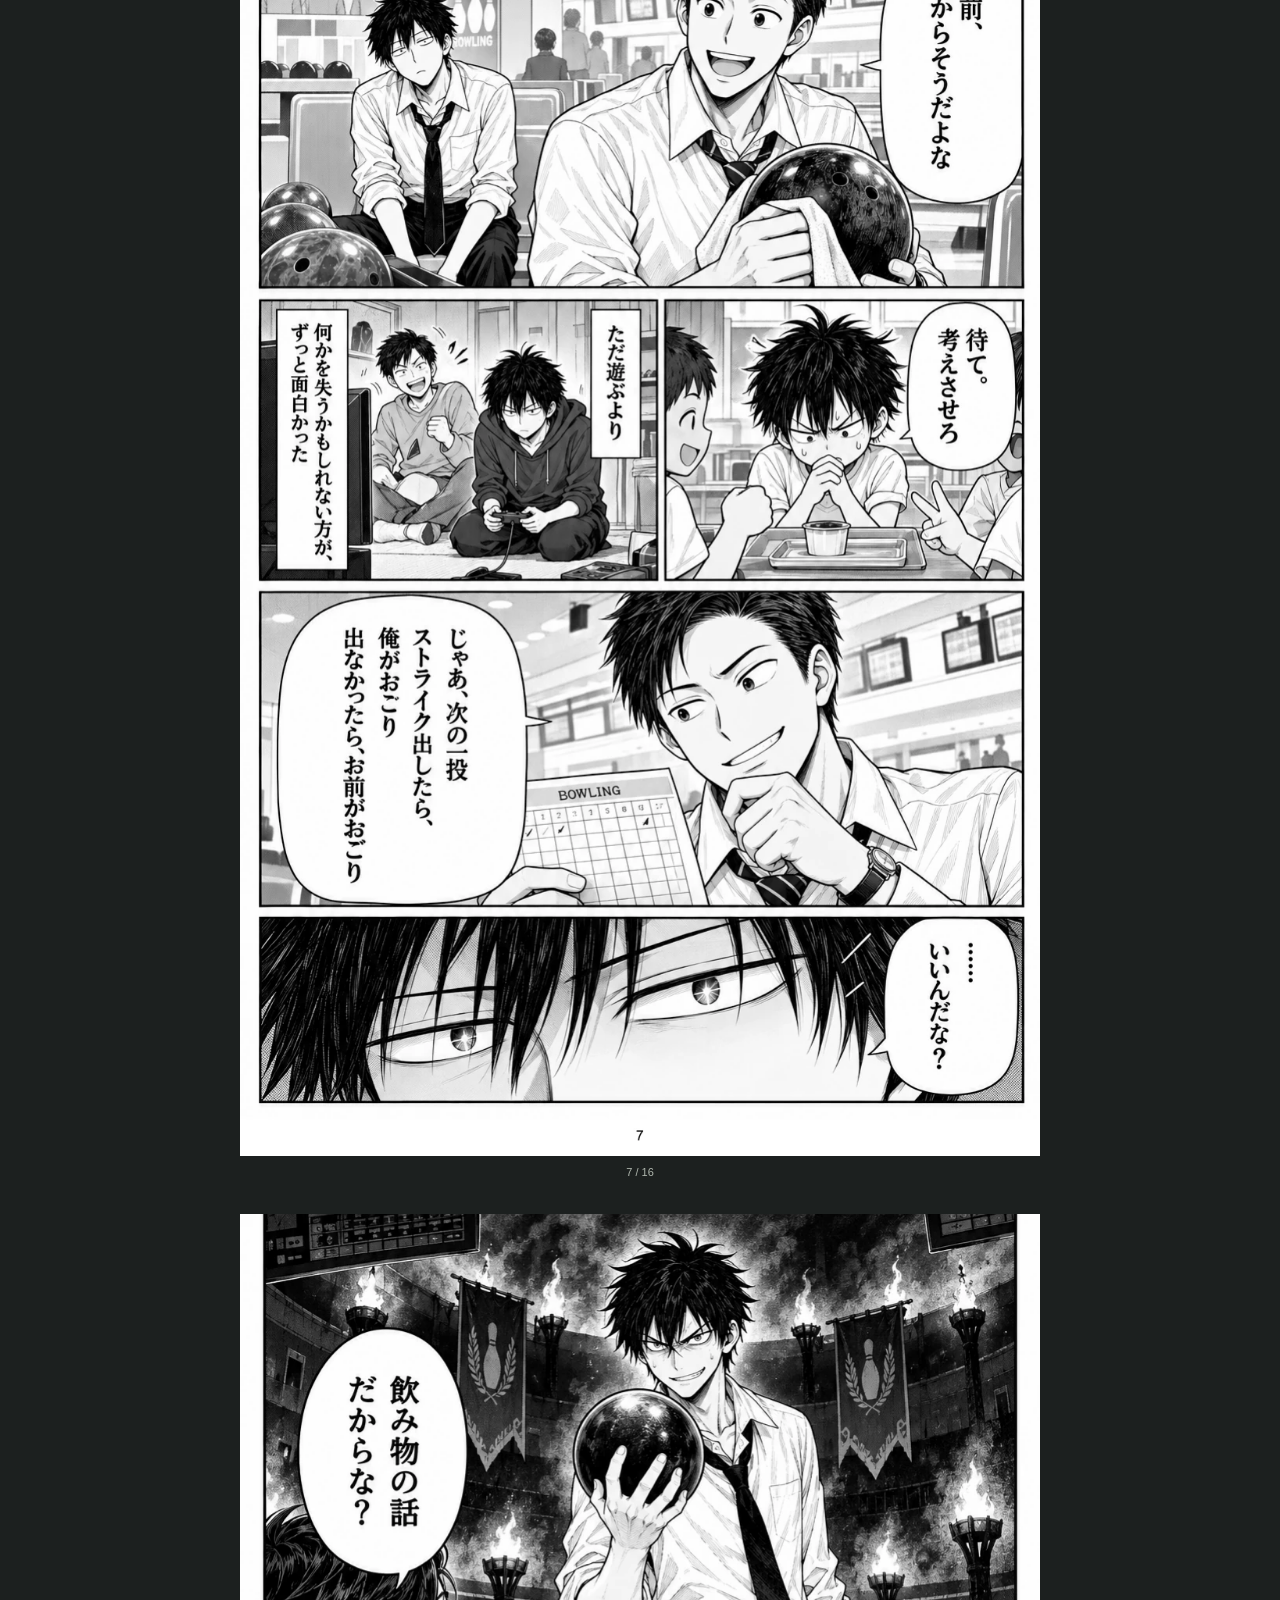
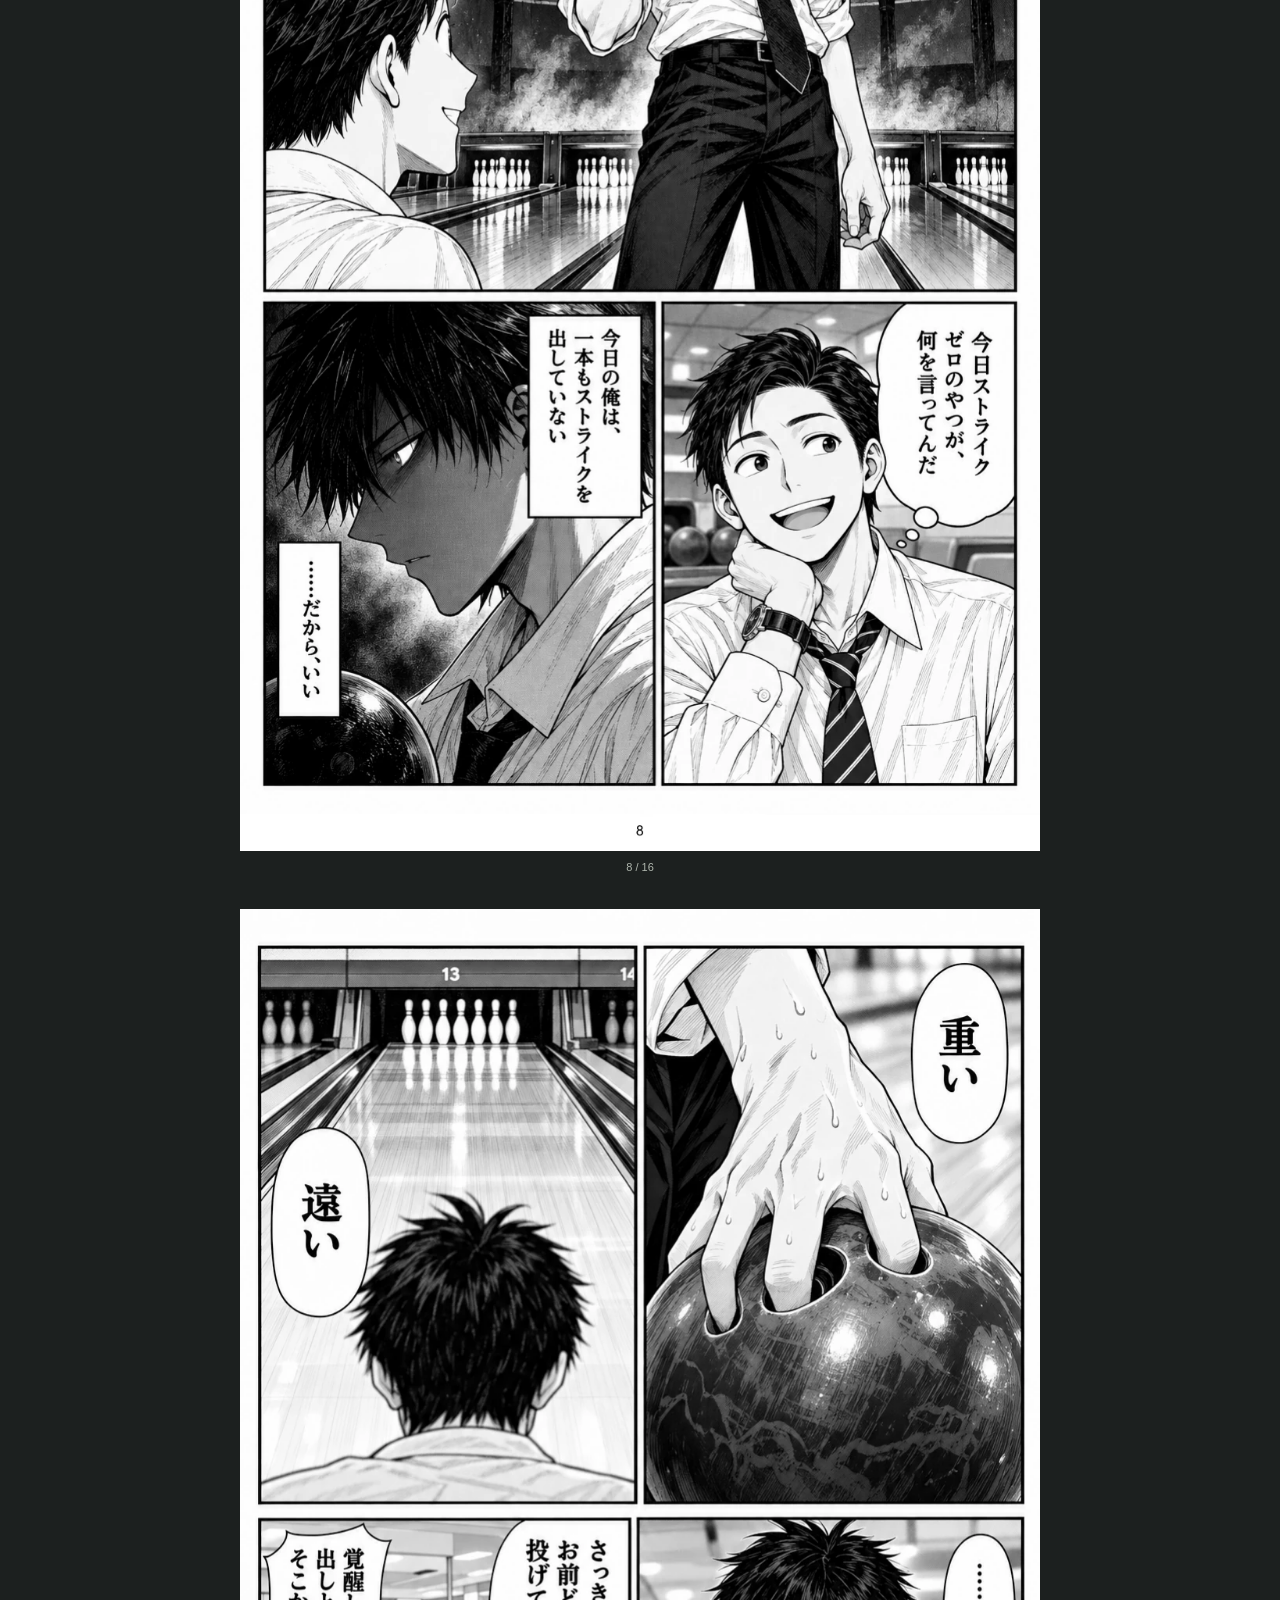
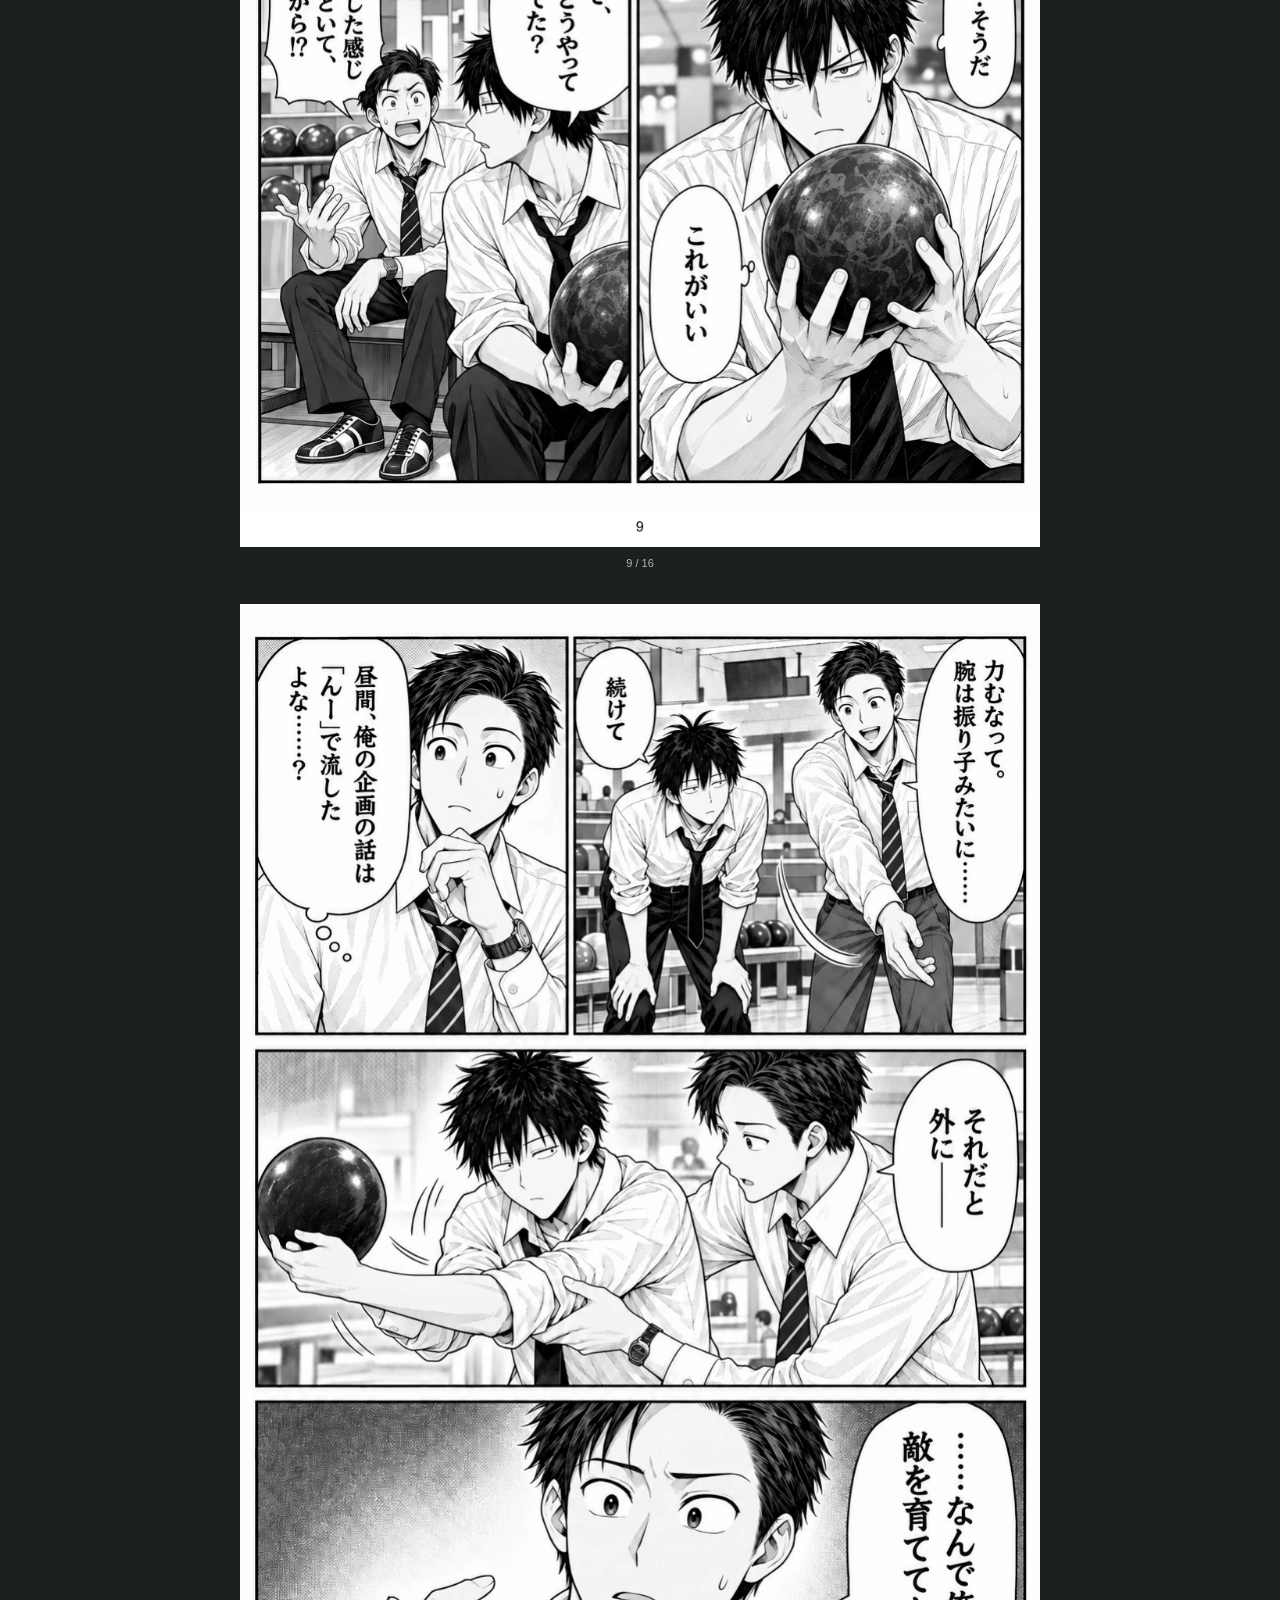
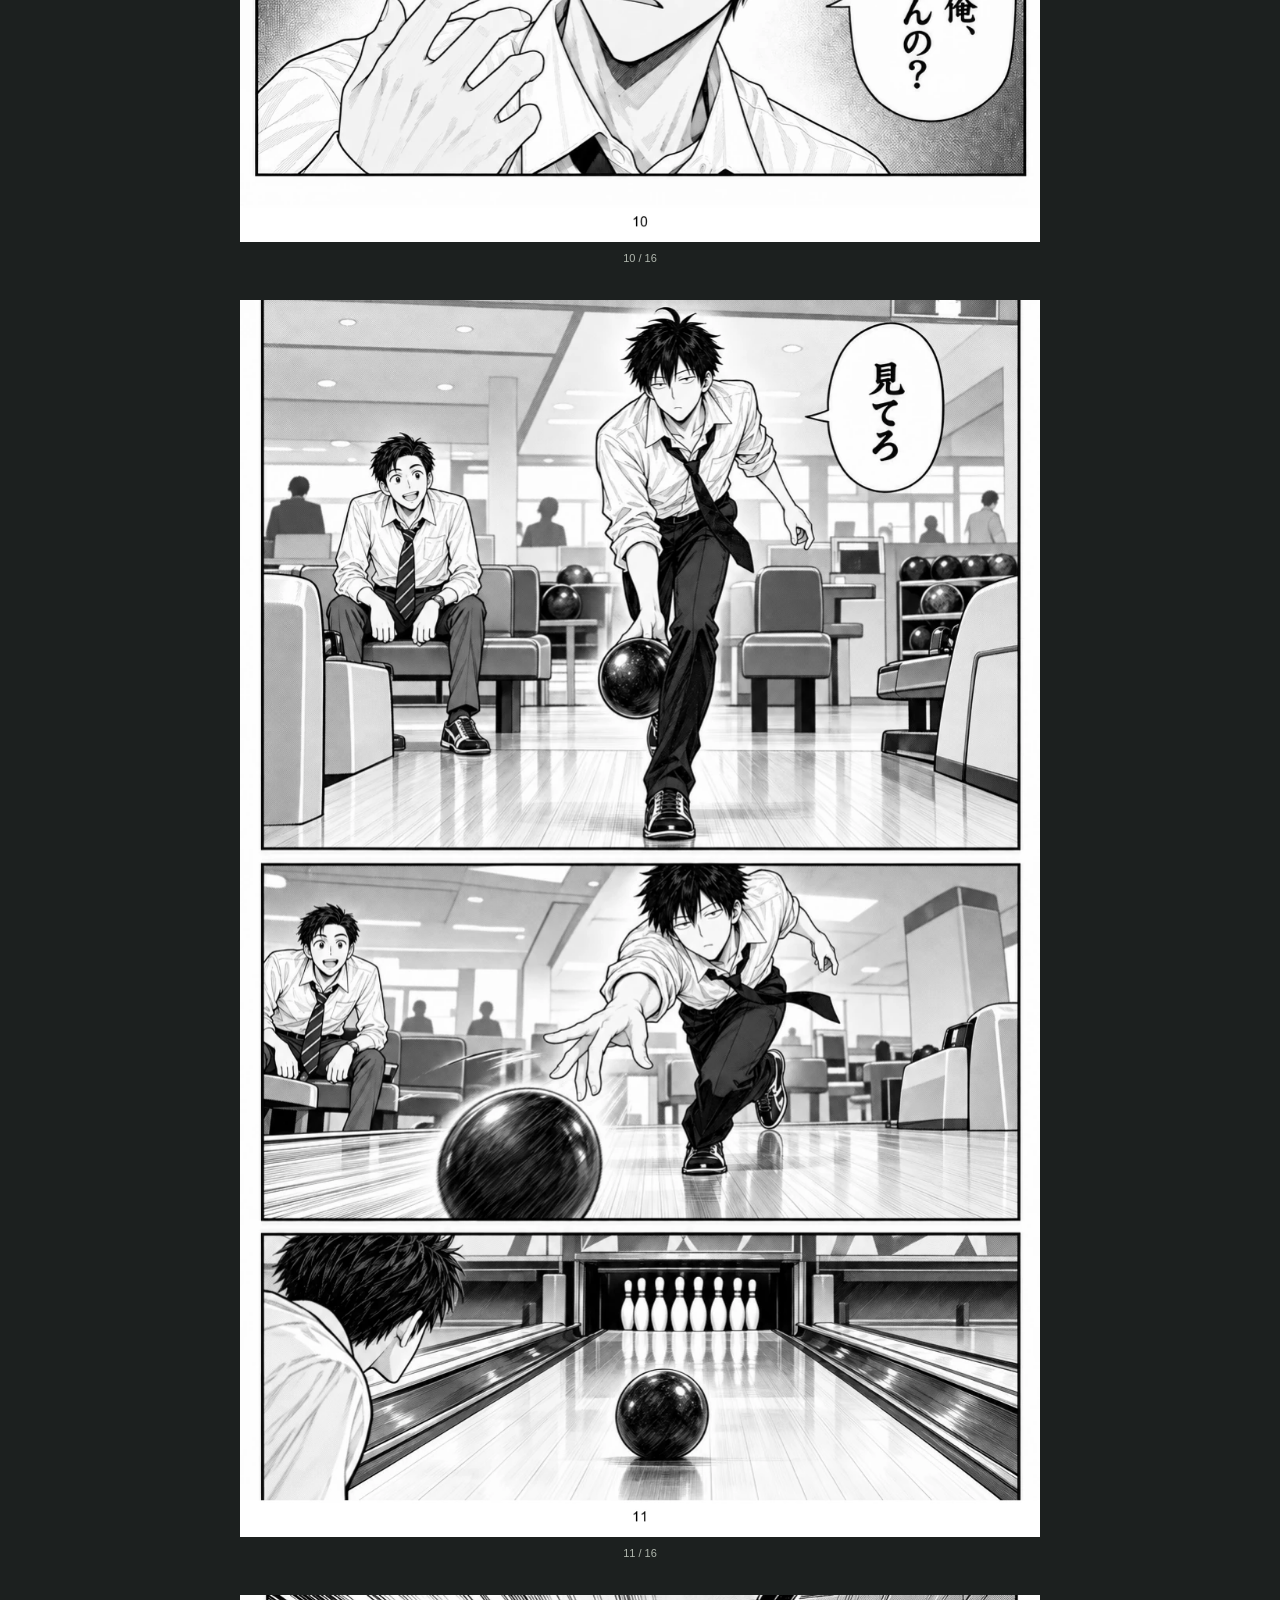
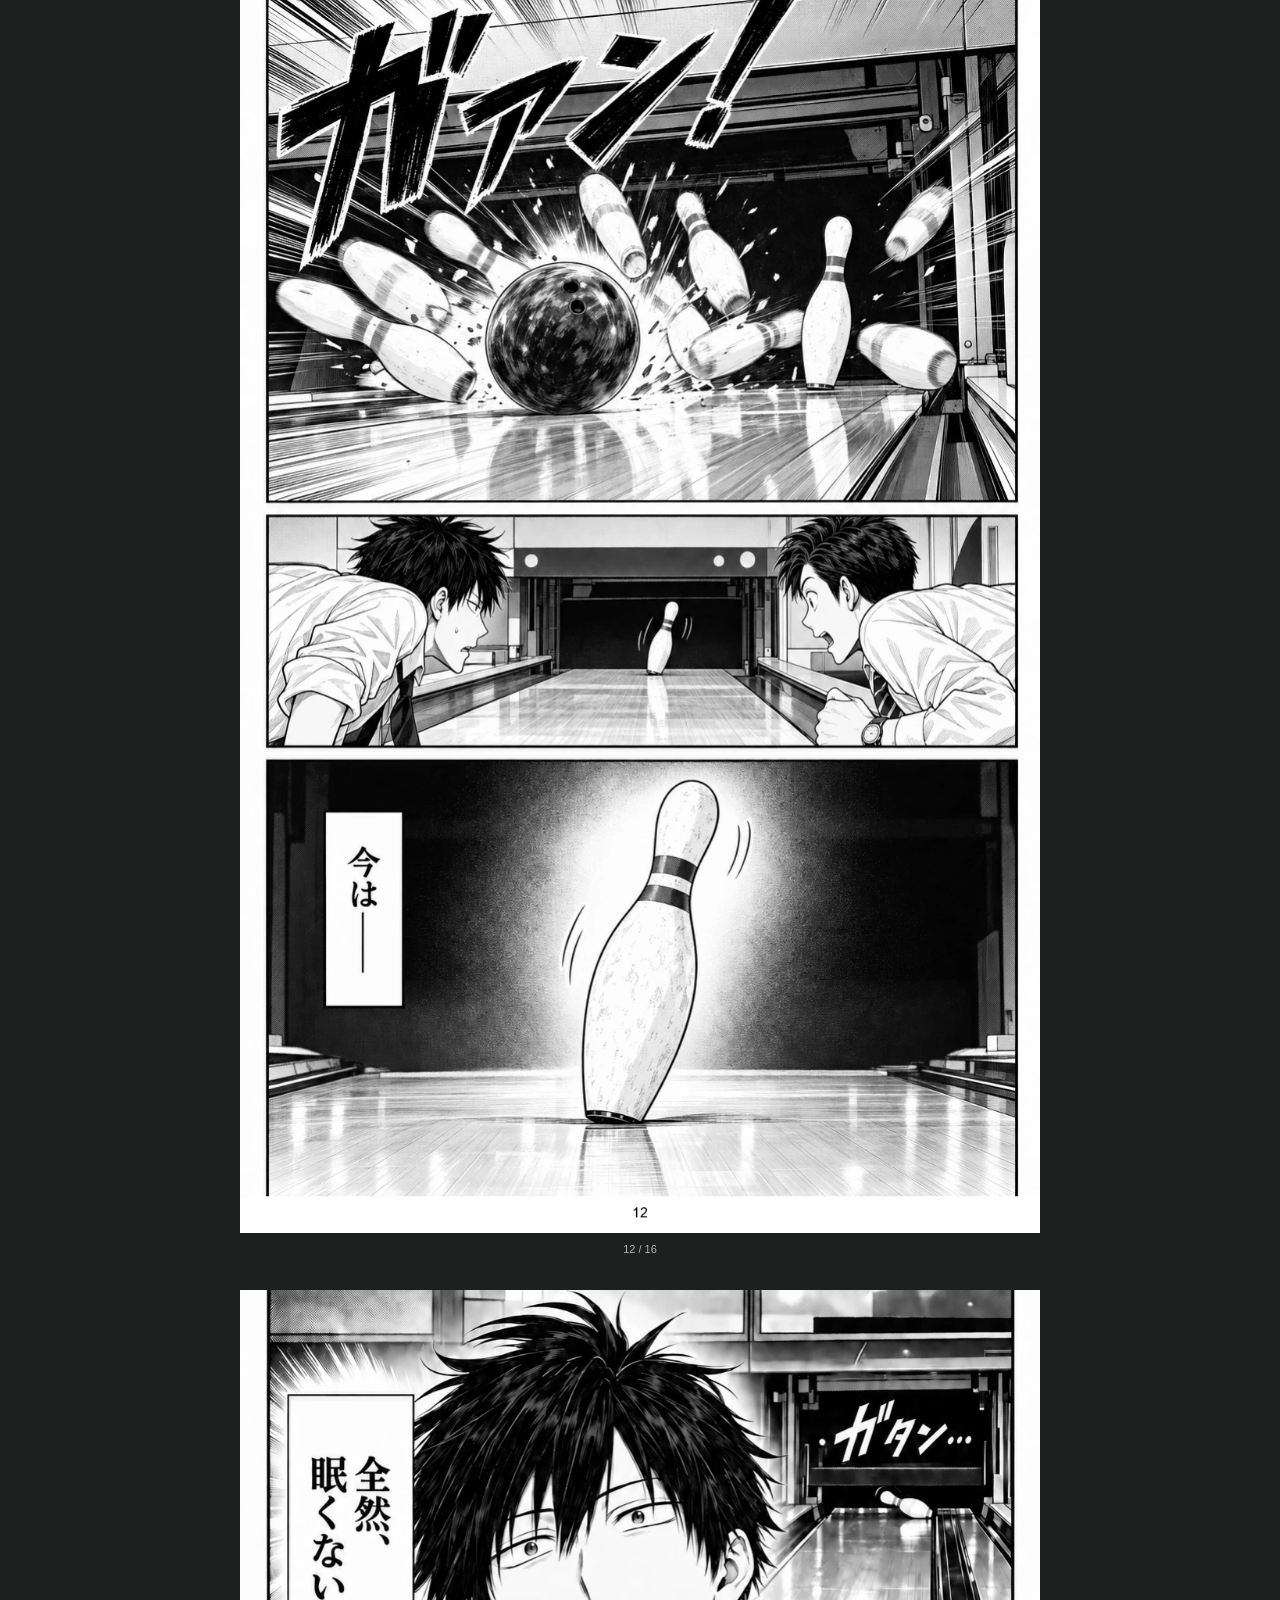
==== commit 5a82c66c: "Publish episode 2 with optimized grayscale WebP pages" ====
--- a/episodes/01/index.html
+++ b/episodes/01/index.html
@@ -1,7 +1,7 @@
 <!doctype html>
 <html lang="ja"><head><meta charset="utf-8"><meta name="viewport" content="width=device-width,initial-scale=1"><meta name="theme-color" content="#1c201f"><title>第1話「退屈な男」｜賭けたら起きる。</title><link rel="stylesheet" href="../../styles.css?v=ba436b7c9296"></head>
 <body class="reader"><a class="skip" href="#p1">本文へ</a><header class="reader-head wrap"><a href="../../index.html">‹ 目次</a><h1>第1話「退屈な男」</h1><span class="muted">賭けたら起きる。</span></header>
-<nav class="wrap readerbar" aria-label="話とページ"><label>ページ <select id="jump" aria-label="表示ページ"><option value="1">1 / 16</option><option value="2">2 / 16</option><option value="3">3 / 16</option><option value="4">4 / 16</option><option value="5">5 / 16</option><option value="6">6 / 16</option><option value="7">7 / 16</option><option value="8">8 / 16</option><option value="9">9 / 16</option><option value="10">10 / 16</option><option value="11">11 / 16</option><option value="12">12 / 16</option><option value="13">13 / 16</option><option value="14">14 / 16</option><option value="15">15 / 16</option><option value="16">16 / 16</option></select></label><div class="links"><a href="../../index.html">目次へ</a></div></nav>
+<nav class="wrap readerbar" aria-label="話とページ"><label>ページ <select id="jump" aria-label="表示ページ"><option value="1">1 / 16</option><option value="2">2 / 16</option><option value="3">3 / 16</option><option value="4">4 / 16</option><option value="5">5 / 16</option><option value="6">6 / 16</option><option value="7">7 / 16</option><option value="8">8 / 16</option><option value="9">9 / 16</option><option value="10">10 / 16</option><option value="11">11 / 16</option><option value="12">12 / 16</option><option value="13">13 / 16</option><option value="14">14 / 16</option><option value="15">15 / 16</option><option value="16">16 / 16</option></select></label><div class="links"><a href="../02/">次の話へ ›</a><a href="../../index.html">目次へ</a></div></nav>
 <main class="pages"><figure id="p1"><img src="../../images/page-001.webp?v=d7819436bf69" width="1024" height="1584" alt="賭けたら起きる。 第1話 1ページ" fetchpriority="high" decoding="async"><figcaption>1 / 16</figcaption></figure>
 <figure id="p2"><img src="../../images/page-002.webp?v=290551d43671" width="1024" height="1584" alt="賭けたら起きる。 第1話 2ページ" loading="lazy" decoding="async"><figcaption>2 / 16</figcaption></figure>
 <figure id="p3"><img src="../../images/page-003.webp?v=e99a34332dd9" width="1024" height="1584" alt="賭けたら起きる。 第1話 3ページ" loading="lazy" decoding="async"><figcaption>3 / 16</figcaption></figure>
@@ -18,5 +18,5 @@
 <figure id="p14"><img src="../../images/page-014.webp?v=f76d85c94752" width="1024" height="1584" alt="賭けたら起きる。 第1話 14ページ" loading="lazy" decoding="async"><figcaption>14 / 16</figcaption></figure>
 <figure id="p15"><img src="../../images/page-015.webp?v=2f97288bcf69" width="1024" height="1584" alt="賭けたら起きる。 第1話 15ページ" loading="lazy" decoding="async"><figcaption>15 / 16</figcaption></figure>
 <figure id="p16"><img src="../../images/page-016.webp?v=84b68796f00e" width="1024" height="1584" alt="賭けたら起きる。 第1話 16ページ、1話完" loading="lazy" decoding="async"><figcaption>16 / 16</figcaption></figure></main>
-<section class="reader-end"><p>第1話 了</p><a class="btn" href="../../index.html">目次へ戻る</a><a class="btn" href="#p1">この話の最初へ</a></section>
+<section class="reader-end"><p>第1話 了</p><a class="btn primary" href="../02/">第2話を読む ›</a><a class="btn" href="../../index.html">目次へ戻る</a><a class="btn" href="#p1">この話の最初へ</a></section>
 <footer class="wrap">創作漫画です。人物・出来事は架空です。AIを用いて制作しています。</footer><script src="../../reader.js?v=09e105eb55db"></script></body></html>
